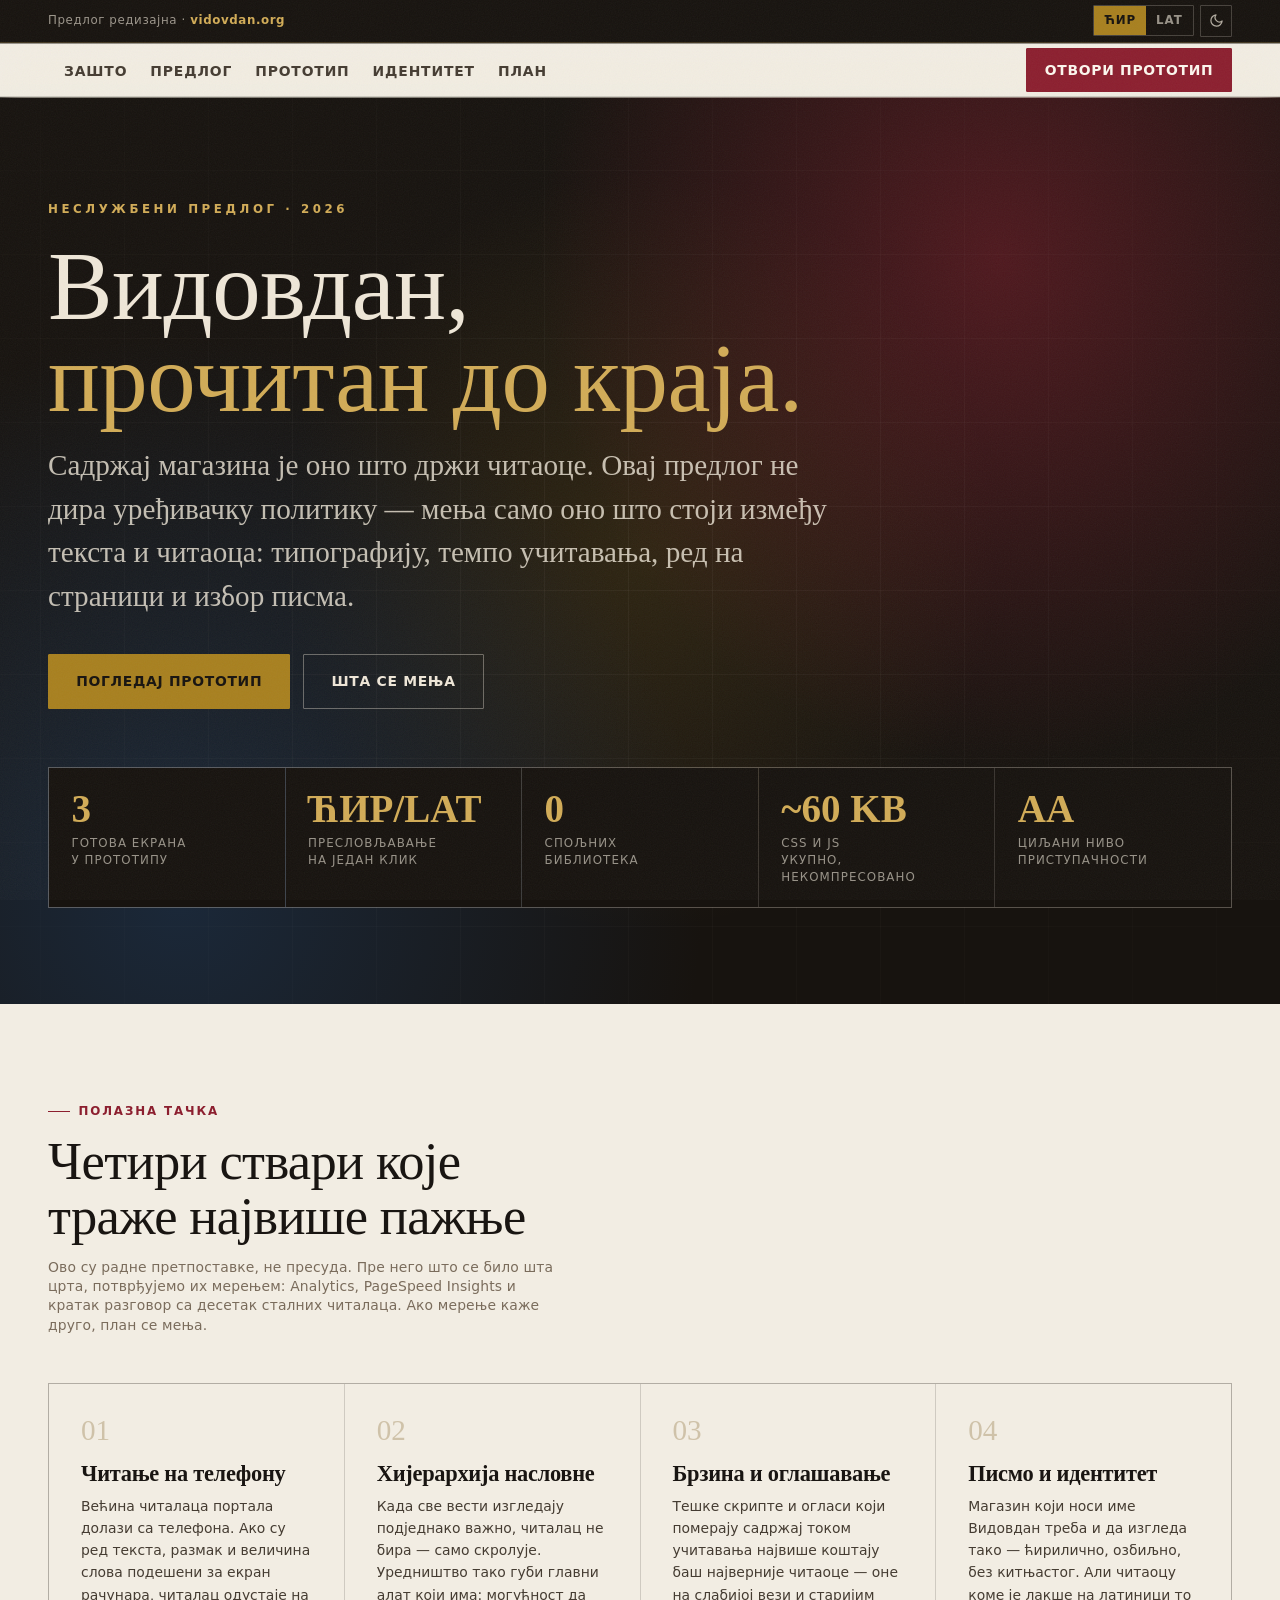
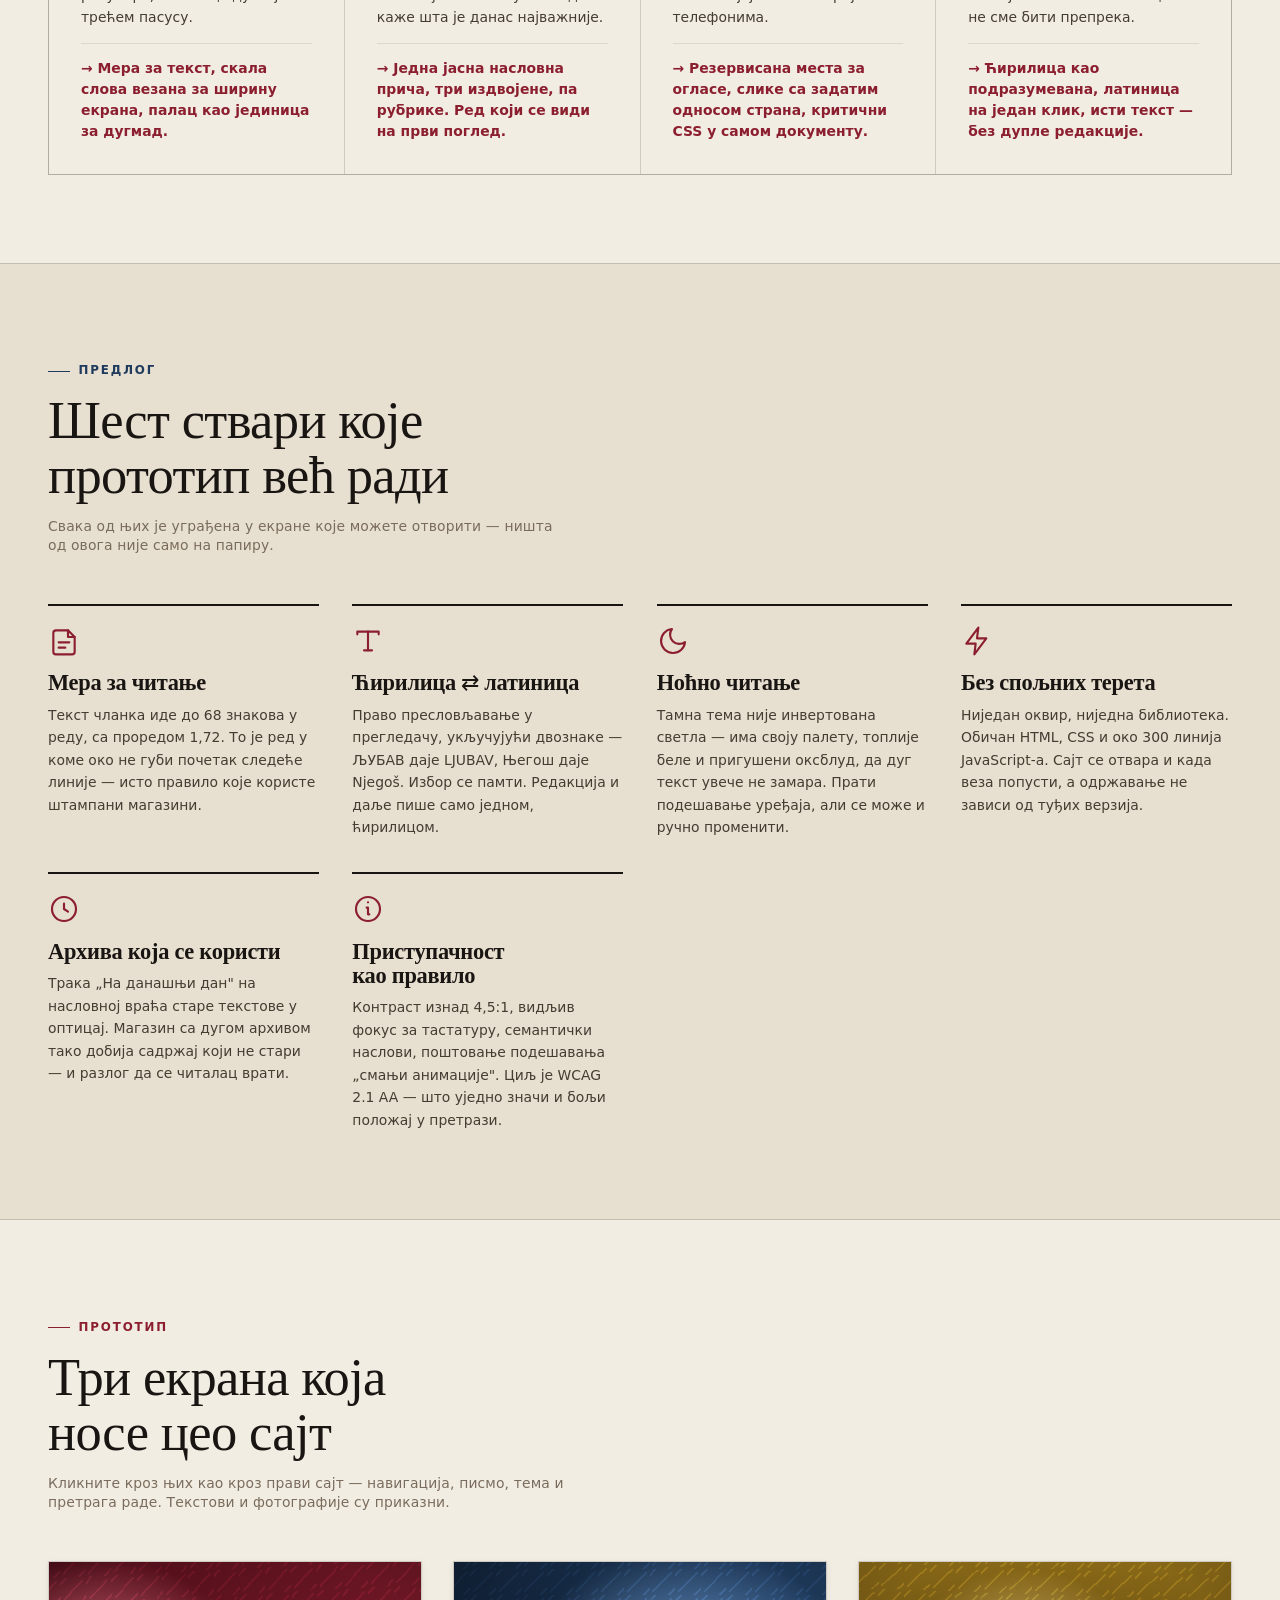
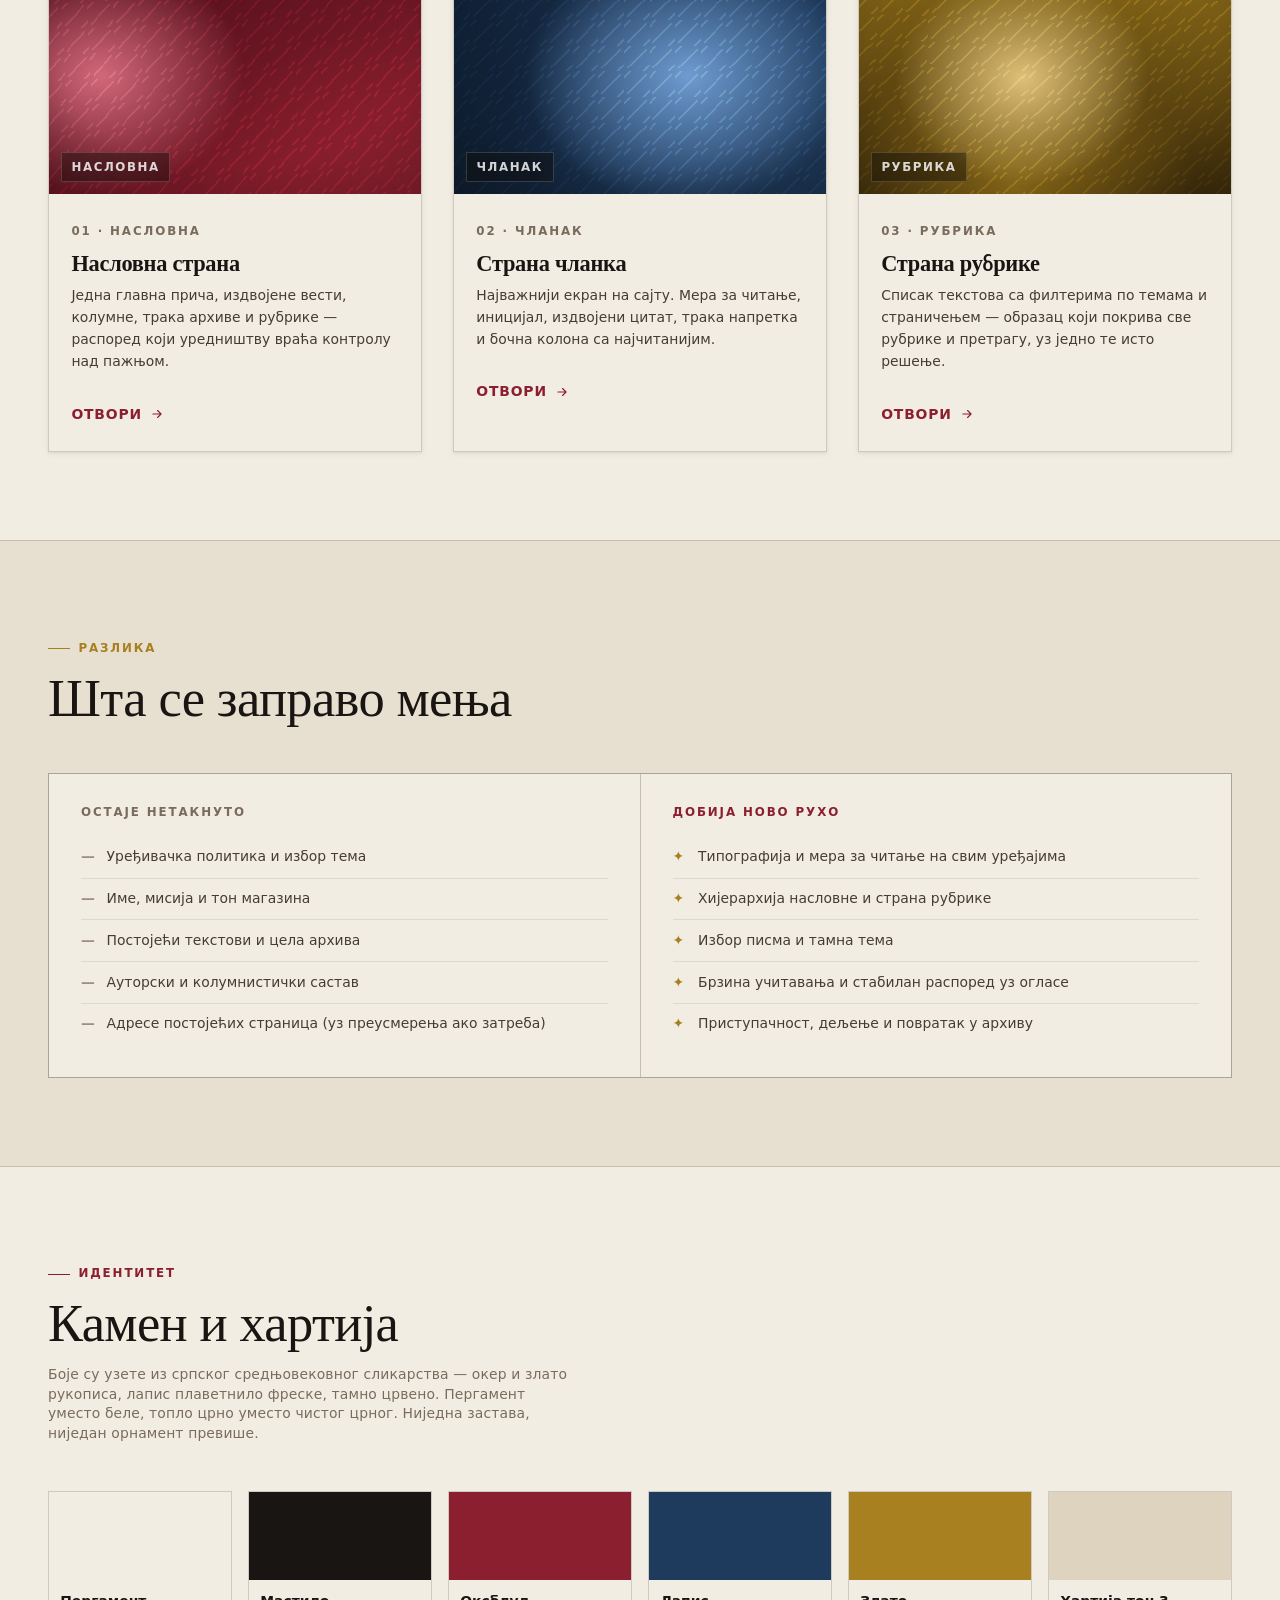
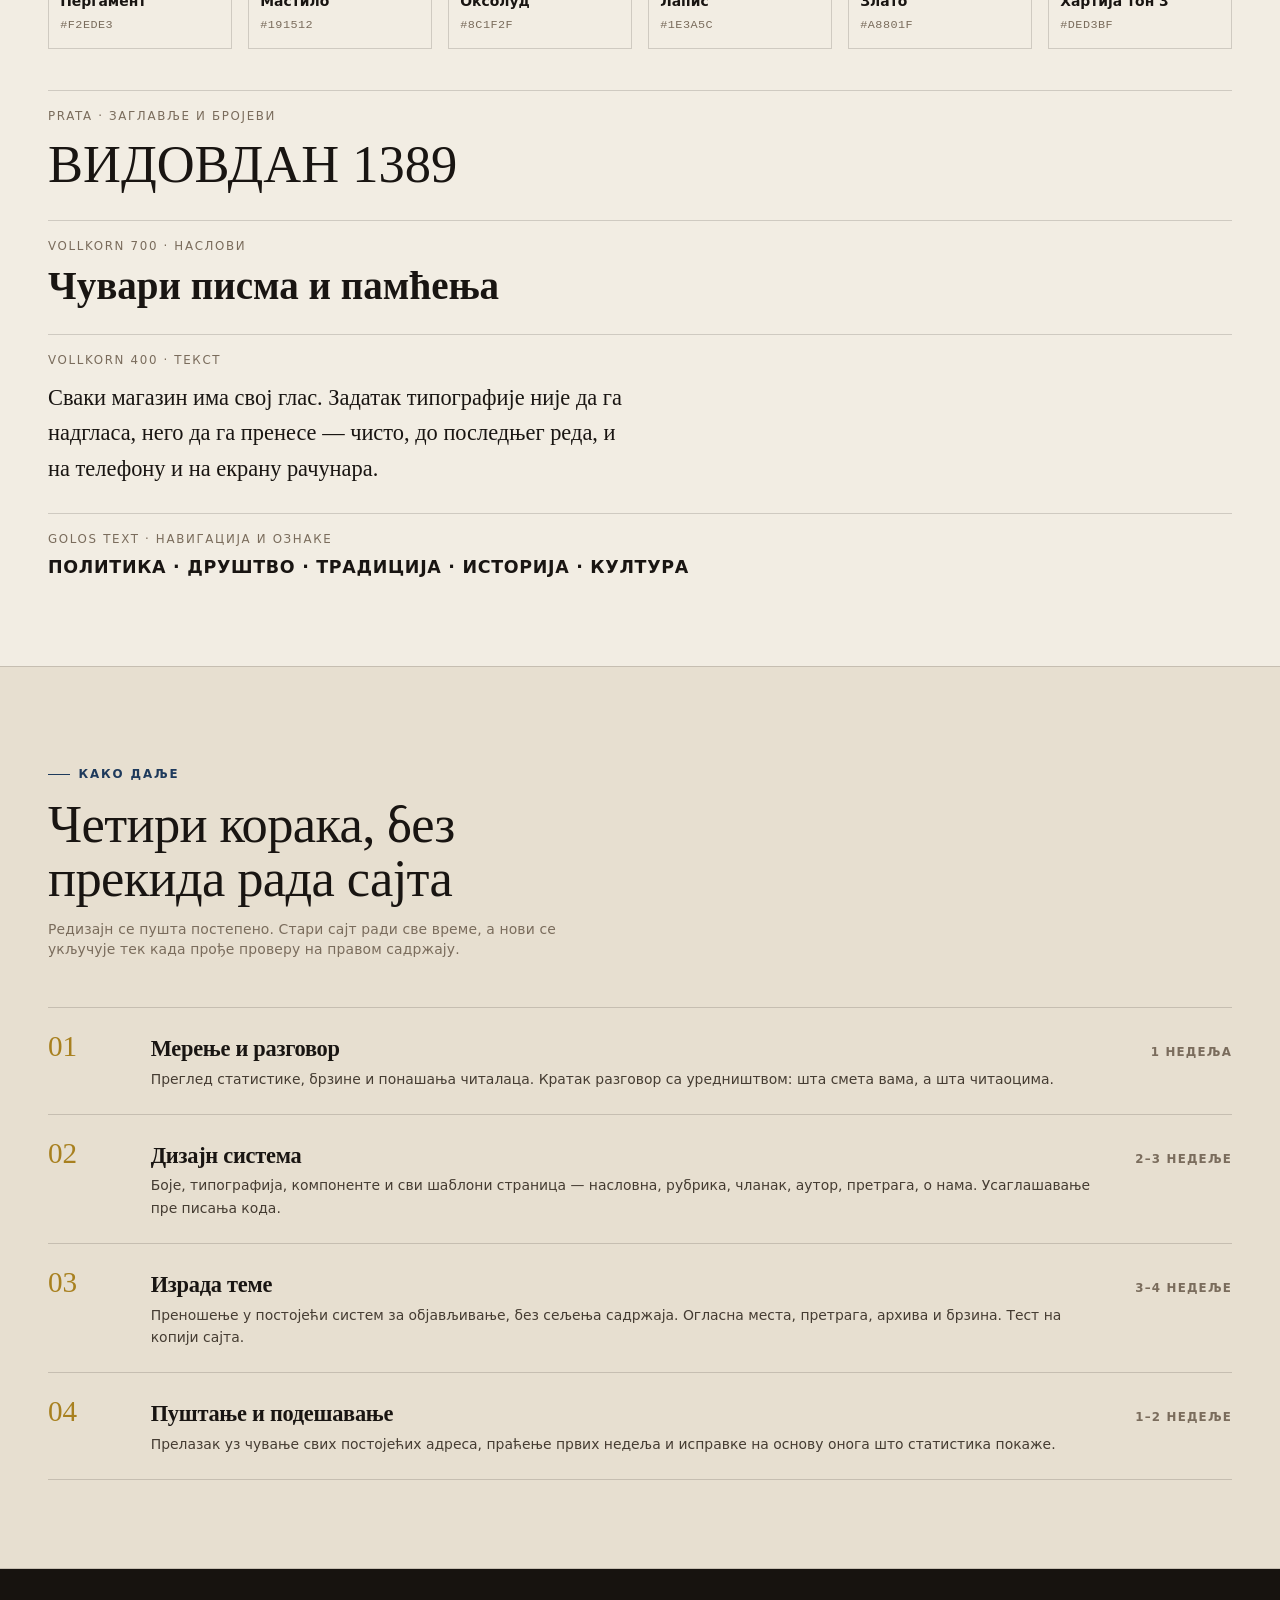
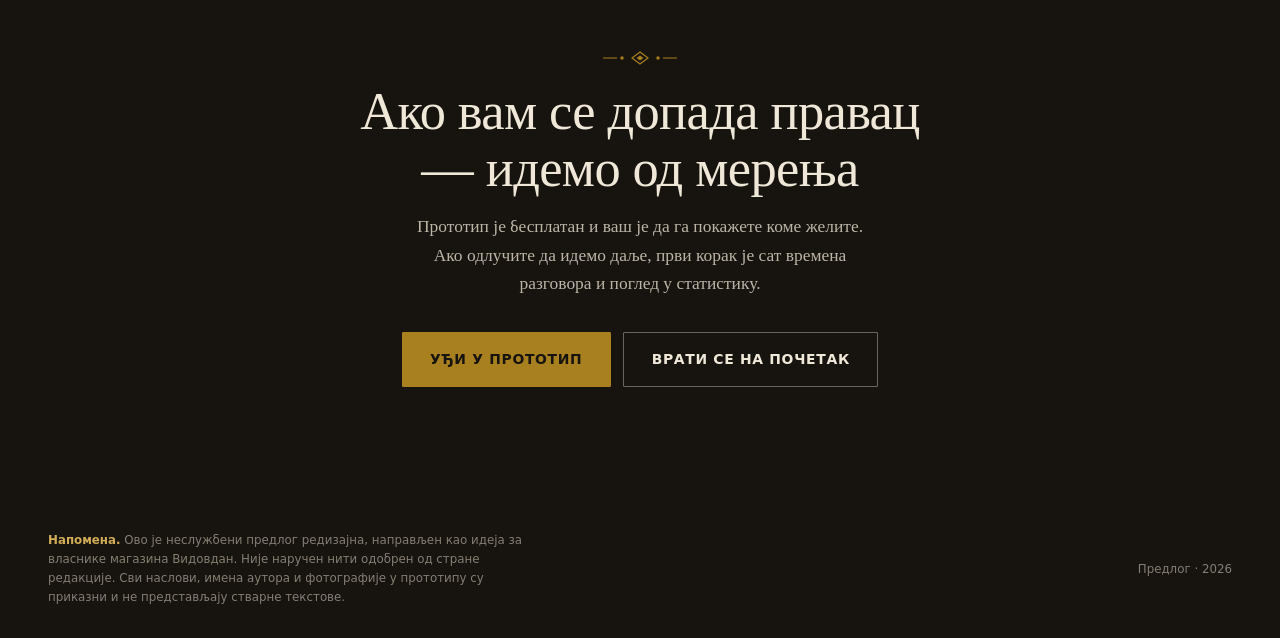
==== index.html @ 2fc80b05 "Predlog redizajna sajta vidovdan.org Statični prototip redizajna magazina Vidovdan, napravljen kao i" ====
<!DOCTYPE html>
<html lang="sr-Cyrl" data-theme="light" data-script="cyr">
<head>
<meta charset="utf-8">
<meta name="viewport" content="width=device-width, initial-scale=1">
<title>Редизајн Видовдана — предлог</title>
<meta name="description" content="Предлог редизајна магазина Видовдан: читљивија типографија, ћирилица и латиница, ноћно читање и брз, приступачан сајт. Прототип у три екрана.">
<meta name="color-scheme" content="light dark">
<link rel="icon" href="data:image/svg+xml,%3Csvg xmlns='http://www.w3.org/2000/svg' viewBox='0 0 32 32'%3E%3Crect width='32' height='32' fill='%238C1F2F'/%3E%3Cpath d='M16 6 L26 16 L16 26 L6 16 Z' fill='none' stroke='%23D2AC57' stroke-width='2'/%3E%3Cpath d='M16 12 L20 16 L16 20 L12 16 Z' fill='%23D2AC57'/%3E%3C/svg%3E">
<link rel="preload" href="assets/fonts/vollkorn-normal-cyrillic.woff2" as="font" type="font/woff2" crossorigin>
<link rel="preload" href="assets/fonts/golos-text-normal-cyrillic.woff2" as="font" type="font/woff2" crossorigin>
<link rel="stylesheet" href="assets/css/fonts.css">
<link rel="stylesheet" href="assets/css/vidovdan.css">
<script>
(function () {
  document.documentElement.classList.add('js');
  try {
    var t = localStorage.getItem('vd-tema');
    if (!t) t = matchMedia('(prefers-color-scheme: dark)').matches ? 'dark' : 'light';
    document.documentElement.dataset.theme = t;
  } catch (e) {}
})();
</script>
</head>
<body>
<a class="skip-link" href="#main">Пређи на садржај</a>

<!-- ======================================================= горња трака -->
<div class="util">
  <div class="wrap util__in">
    <span class="util__date">Предлог редизајна · <b>vidovdan.org</b></span>
    <span class="util__spacer"></span>
    <div class="util__tools">
      <div class="toggle-group" role="group" aria-label="Избор писма">
        <button type="button" data-script-btn="cyr" aria-pressed="true">ЋИР</button>
        <button type="button" data-script-btn="lat" aria-pressed="false">LAT</button>
      </div>
      <button type="button" class="icon-btn" data-theme-btn aria-label="Ноћно читање">
        <svg data-icon-moon viewBox="0 0 24 24" fill="none" stroke="currentColor" stroke-width="2" stroke-linecap="round" stroke-linejoin="round" aria-hidden="true"><path d="M21 12.8A9 9 0 1 1 11.2 3a7 7 0 0 0 9.8 9.8z"/></svg>
        <svg data-icon-sun viewBox="0 0 24 24" fill="none" stroke="currentColor" stroke-width="2" stroke-linecap="round" stroke-linejoin="round" aria-hidden="true" style="display:none"><circle cx="12" cy="12" r="4"/><path d="M12 2v2M12 20v2M4.9 4.9l1.4 1.4M17.7 17.7l1.4 1.4M2 12h2M20 12h2M4.9 19.1l1.4-1.4M17.7 6.3l1.4-1.4"/></svg>
      </button>
    </div>
  </div>
</div>

<!-- ========================================================== навигација -->
<nav class="nav" data-nav aria-label="Главна навигација">
  <div class="wrap nav__in">
    <span class="nav__mini">ВИДОВДАН</span>
    <ul class="nav__links">
      <li><a href="#zasto">Зашто</a></li>
      <li><a href="#predlog">Предлог</a></li>
      <li><a href="#prototip">Прототип</a></li>
      <li><a href="#identitet">Идентитет</a></li>
      <li><a href="#plan">План</a></li>
    </ul>
    <a class="btn btn--primary" href="pocetna.html" style="padding:.6rem 1.1rem">Отвори прототип</a>
  </div>
</nav>

<main id="main">

<!-- =============================================================== херо -->
<section class="pitch-hero">
  <div class="wrap">
    <span class="pitch-hero__label reveal">Неслужбени предлог · 2026</span>
    <h1 class="reveal">Видовдан,<em>прочитан до краја.</em></h1>
    <p class="dek reveal">Садржај магазина је оно што држи читаоце. Овај предлог не дира уређивачку политику
      — мења само оно што стоји између текста и читаоца: типографију, темпо учитавања, ред на страници
      и избор писма.</p>
    <div class="pitch-cta reveal">
      <a class="btn btn--gold" href="pocetna.html">Погледај прототип</a>
      <a class="btn btn--ghost" href="#zasto">Шта се мења</a>
    </div>

    <div class="stat-row reveal">
      <div class="stat"><b>3</b><span>готова екрана<br>у прототипу</span></div>
      <div class="stat"><b>ЋИР/LAT</b><span>пресловљавање<br>на један клик</span></div>
      <div class="stat"><b>0</b><span>спољних<br>библиотека</span></div>
      <div class="stat"><b>~60 KB</b><span>CSS и JS<br>укупно, некомпресовано</span></div>
      <div class="stat"><b>AA</b><span>циљани ниво<br>приступачности</span></div>
    </div>
  </div>
</section>

<!-- ============================================================== зашто -->
<section class="sec" id="zasto">
  <div class="wrap">
    <div class="sec__head reveal">
      <span class="kicker">Полазна тачка</span>
      <h2>Четири ствари које траже највише пажње</h2>
      <p class="meta">Ово су радне претпоставке, не пресуда. Пре него што се било шта црта, потврђујемо их
        мерењем: Analytics, PageSpeed Insights и кратак разговор са десетак сталних читалаца.
        Ако мерење каже друго, план се мења.</p>
    </div>

    <div class="prob-grid">
      <article class="prob reveal">
        <span class="prob__n">01</span>
        <h3>Читање на телефону</h3>
        <p>Већина читалаца портала долази са телефона. Ако су ред текста, размак и величина слова
          подешени за екран рачунара, читалац одустаје на трећем пасусу.</p>
        <span class="prob__fix">→ Мера за текст, скала слова везана за ширину екрана, палац као јединица за дугмад.</span>
      </article>

      <article class="prob reveal">
        <span class="prob__n">02</span>
        <h3>Хијерархија насловне</h3>
        <p>Када све вести изгледају подједнако важно, читалац не бира — само скролује. Уредништво тако
          губи главни алат који има: могућност да каже шта је данас најважније.</p>
        <span class="prob__fix">→ Једна јасна насловна прича, три издвојене, па рубрике. Ред који се види на први поглед.</span>
      </article>

      <article class="prob reveal">
        <span class="prob__n">03</span>
        <h3>Брзина и оглашавање</h3>
        <p>Тешке скрипте и огласи који померају садржај током учитавања највише коштају баш најверније
          читаоце — оне на слабијој вези и старијим телефонима.</p>
        <span class="prob__fix">→ Резервисана места за огласе, слике са задатим односом страна, критични CSS у самом документу.</span>
      </article>

      <article class="prob reveal">
        <span class="prob__n">04</span>
        <h3>Писмо и идентитет</h3>
        <p>Магазин који носи име Видовдан треба и да изгледа тако — ћирилично, озбиљно, без китњастог.
          Али читаоцу коме је лакше на латиници то не сме бити препрека.</p>
        <span class="prob__fix">→ Ћирилица као подразумевана, латиница на један клик, исти текст — без дупле редакције.</span>
      </article>
    </div>
  </div>
</section>

<!-- ============================================================ предлог -->
<section class="sec sec--alt" id="predlog">
  <div class="wrap">
    <div class="sec__head reveal">
      <span class="kicker kicker--lapis">Предлог</span>
      <h2>Шест ствари које прототип већ ради</h2>
      <p class="meta">Свака од њих је уграђена у екране које можете отворити — ништа од овога није само на папиру.</p>
    </div>

    <div class="feat-grid">
      <article class="feat reveal">
        <div class="feat__ico"><svg viewBox="0 0 24 24" fill="none" stroke="currentColor" stroke-width="1.6" stroke-linecap="round" stroke-linejoin="round" aria-hidden="true"><path d="M4 20V6a2 2 0 0 1 2-2h9l5 5v11a2 2 0 0 1-2 2H6a2 2 0 0 1-2-2z"/><path d="M15 4v5h5"/><path d="M8 13h8M8 17h5"/></svg></div>
        <h3>Мера за читање</h3>
        <p>Текст чланка иде до 68 знакова у реду, са проредом 1,72. То је ред у коме око не губи почетак
          следеће линије — исто правило које користе штампани магазини.</p>
      </article>

      <article class="feat reveal">
        <div class="feat__ico"><svg viewBox="0 0 24 24" fill="none" stroke="currentColor" stroke-width="1.6" stroke-linecap="round" stroke-linejoin="round" aria-hidden="true"><path d="M4 7V5h16v2"/><path d="M9 19h6"/><path d="M12 5v14"/></svg></div>
        <h3>Ћирилица ⇄ латиница</h3>
        <p>Право пресловљавање у прегледачу, укључујући двознаке — ЉУБАВ даје LJUBAV, Његош даје Njegoš.
          Избор се памти. Редакција и даље пише само једном, ћирилицом.</p>
      </article>

      <article class="feat reveal">
        <div class="feat__ico"><svg viewBox="0 0 24 24" fill="none" stroke="currentColor" stroke-width="1.6" stroke-linecap="round" stroke-linejoin="round" aria-hidden="true"><path d="M21 12.8A9 9 0 1 1 11.2 3a7 7 0 0 0 9.8 9.8z"/></svg></div>
        <h3>Ноћно читање</h3>
        <p>Тамна тема није инвертована светла — има своју палету, топлије беле и пригушени оксблуд,
          да дуг текст увече не замара. Прати подешавање уређаја, али се може и ручно променити.</p>
      </article>

      <article class="feat reveal">
        <div class="feat__ico"><svg viewBox="0 0 24 24" fill="none" stroke="currentColor" stroke-width="1.6" stroke-linecap="round" stroke-linejoin="round" aria-hidden="true"><path d="M13 2 4 14h7l-1 8 9-12h-7z"/></svg></div>
        <h3>Без спољних терета</h3>
        <p>Ниједан оквир, ниједна библиотека. Обичан HTML, CSS и око 300 линија JavaScript-а.
          Сајт се отвара и када веза попусти, а одржавање не зависи од туђих верзија.</p>
      </article>

      <article class="feat reveal">
        <div class="feat__ico"><svg viewBox="0 0 24 24" fill="none" stroke="currentColor" stroke-width="1.6" stroke-linecap="round" stroke-linejoin="round" aria-hidden="true"><circle cx="12" cy="12" r="9"/><path d="M12 8v4l3 2"/></svg></div>
        <h3>Архива која се користи</h3>
        <p>Трака „На данашњи дан" на насловној враћа старе текстове у оптицај. Магазин са дугом архивом
          тако добија садржај који не стари — и разлог да се читалац врати.</p>
      </article>

      <article class="feat reveal">
        <div class="feat__ico"><svg viewBox="0 0 24 24" fill="none" stroke="currentColor" stroke-width="1.6" stroke-linecap="round" stroke-linejoin="round" aria-hidden="true"><circle cx="12" cy="12" r="9"/><path d="M12 7v.01"/><path d="M11 11h1v5h1"/></svg></div>
        <h3>Приступачност као правило</h3>
        <p>Контраст изнад 4,5:1, видљив фокус за тастатуру, семантички наслови, поштовање подешавања
          „смањи анимације". Циљ је WCAG 2.1 AA — што уједно значи и бољи положај у претрази.</p>
      </article>
    </div>
  </div>
</section>

<!-- =========================================================== прототип -->
<section class="sec" id="prototip">
  <div class="wrap">
    <div class="sec__head reveal">
      <span class="kicker">Прототип</span>
      <h2>Три екрана која носе цео сајт</h2>
      <p class="meta">Кликните кроз њих као кроз прави сајт — навигација, писмо, тема и претрага раде.
        Текстови и фотографије су приказни.</p>
    </div>

    <div class="proto-cards">
      <a class="proto reveal" href="pocetna.html">
        <image-slot tone="oxblood" seed="21" ratio="16/10" label="Насловна"></image-slot>
        <div class="proto__body">
          <span class="kicker kicker--bare kicker--muted">01 · Насловна</span>
          <h3>Насловна страна</h3>
          <p>Једна главна прича, издвојене вести, колумне, трака архиве и рубрике —
            распоред који уредништву враћа контролу над пажњом.</p>
          <span class="proto__go">Отвори
            <svg viewBox="0 0 24 24" fill="none" stroke="currentColor" stroke-width="2" stroke-linecap="round" stroke-linejoin="round" aria-hidden="true"><path d="M5 12h14M13 6l6 6-6 6"/></svg>
          </span>
        </div>
      </a>

      <a class="proto reveal" href="clanak.html">
        <image-slot tone="lapis" seed="34" ratio="16/10" label="Чланак"></image-slot>
        <div class="proto__body">
          <span class="kicker kicker--bare kicker--muted">02 · Чланак</span>
          <h3>Страна чланка</h3>
          <p>Најважнији екран на сајту. Мера за читање, иницијал, издвојени цитат,
            трака напретка и бочна колона са најчитанијим.</p>
          <span class="proto__go">Отвори
            <svg viewBox="0 0 24 24" fill="none" stroke="currentColor" stroke-width="2" stroke-linecap="round" stroke-linejoin="round" aria-hidden="true"><path d="M5 12h14M13 6l6 6-6 6"/></svg>
          </span>
        </div>
      </a>

      <a class="proto reveal" href="rubrika.html">
        <image-slot tone="gold" seed="47" ratio="16/10" label="Рубрика"></image-slot>
        <div class="proto__body">
          <span class="kicker kicker--bare kicker--muted">03 · Рубрика</span>
          <h3>Страна рубрике</h3>
          <p>Списак текстова са филтерима по темама и страничењем — образац који покрива
            све рубрике и претрагу, уз једно те исто решење.</p>
          <span class="proto__go">Отвори
            <svg viewBox="0 0 24 24" fill="none" stroke="currentColor" stroke-width="2" stroke-linecap="round" stroke-linejoin="round" aria-hidden="true"><path d="M5 12h14M13 6l6 6-6 6"/></svg>
          </span>
        </div>
      </a>
    </div>
  </div>
</section>

<!-- ============================================================ сада/после -->
<section class="sec sec--alt">
  <div class="wrap">
    <div class="sec__head reveal">
      <span class="kicker kicker--gold">Разлика</span>
      <h2>Шта се заправо мења</h2>
    </div>
    <div class="compare reveal">
      <div class="compare--now">
        <h3>Остаје нетакнуто</h3>
        <ul>
          <li>Уређивачка политика и избор тема</li>
          <li>Име, мисија и тон магазина</li>
          <li>Постојећи текстови и цела архива</li>
          <li>Ауторски и колумнистички састав</li>
          <li>Адресе постојећих страница (уз преусмерења ако затреба)</li>
        </ul>
      </div>
      <div class="compare--new">
        <h3>Добија ново рухо</h3>
        <ul>
          <li>Типографија и мера за читање на свим уређајима</li>
          <li>Хијерархија насловне и страна рубрике</li>
          <li>Избор писма и тамна тема</li>
          <li>Брзина учитавања и стабилан распоред уз огласе</li>
          <li>Приступачност, дељење и повратак у архиву</li>
        </ul>
      </div>
    </div>
  </div>
</section>

<!-- ========================================================== идентитет -->
<section class="sec" id="identitet">
  <div class="wrap">
    <div class="sec__head reveal">
      <span class="kicker">Идентитет</span>
      <h2>Камен и хартија</h2>
      <p class="meta">Боје су узете из српског средњовековног сликарства — окер и злато рукописа,
        лапис плаветнило фреске, тамно црвено. Пергамент уместо беле, топло црно уместо чистог црног.
        Ниједна застава, ниједан орнамент превише.</p>
    </div>

    <div class="swatches reveal">
      <div class="sw"><div class="sw__chip" style="background:#F2EDE3"></div><div class="sw__meta"><b>Пергамент</b><code>#F2EDE3</code></div></div>
      <div class="sw"><div class="sw__chip" style="background:#191512"></div><div class="sw__meta"><b>Мастило</b><code>#191512</code></div></div>
      <div class="sw"><div class="sw__chip" style="background:#8C1F2F"></div><div class="sw__meta"><b>Оксблуд</b><code>#8C1F2F</code></div></div>
      <div class="sw"><div class="sw__chip" style="background:#1E3A5C"></div><div class="sw__meta"><b>Лапис</b><code>#1E3A5C</code></div></div>
      <div class="sw"><div class="sw__chip" style="background:#A8801F"></div><div class="sw__meta"><b>Злато</b><code>#A8801F</code></div></div>
      <div class="sw"><div class="sw__chip" style="background:#DED3BF"></div><div class="sw__meta"><b>Хартија тон 3</b><code>#DED3BF</code></div></div>
    </div>

    <div class="type-spec reveal" style="margin-top:2.6rem">
      <div class="type-row type-row--display">
        <div class="type-row__label">Prata · заглавље и бројеви</div>
        <div class="type-row__sample">ВИДОВДАН 1389</div>
      </div>
      <div class="type-row type-row--head">
        <div class="type-row__label">Vollkorn 700 · наслови</div>
        <div class="type-row__sample">Чувари писма и памћења</div>
      </div>
      <div class="type-row type-row--body">
        <div class="type-row__label">Vollkorn 400 · текст</div>
        <div class="type-row__sample">Сваки магазин има свој глас. Задатак типографије није да га надгласа,
          него да га пренесе — чисто, до последњег реда, и на телефону и на екрану рачунара.</div>
      </div>
      <div class="type-row type-row--ui">
        <div class="type-row__label">Golos Text · навигација и ознаке</div>
        <div class="type-row__sample">ПОЛИТИКА · ДРУШТВО · ТРАДИЦИЈА · ИСТОРИЈА · КУЛТУРА</div>
      </div>
    </div>
  </div>
</section>

<!-- =============================================================== план -->
<section class="sec sec--alt" id="plan">
  <div class="wrap">
    <div class="sec__head reveal">
      <span class="kicker kicker--lapis">Како даље</span>
      <h2>Четири корака, без прекида рада сајта</h2>
      <p class="meta">Редизајн се пушта постепено. Стари сајт ради све време, а нови се укључује
        тек када прође проверу на правом садржају.</p>
    </div>

    <ol class="phases reveal">
      <li class="phase">
        <div>
          <h3>Мерење и разговор</h3>
          <p>Преглед статистике, брзине и понашања читалаца. Кратак разговор са уредништвом:
            шта смета вама, а шта читаоцима.</p>
        </div>
        <span class="phase__when">1 недеља</span>
      </li>
      <li class="phase">
        <div>
          <h3>Дизајн система</h3>
          <p>Боје, типографија, компоненте и сви шаблони страница — насловна, рубрика, чланак,
            аутор, претрага, о нама. Усаглашавање пре писања кода.</p>
        </div>
        <span class="phase__when">2–3 недеље</span>
      </li>
      <li class="phase">
        <div>
          <h3>Израда теме</h3>
          <p>Преношење у постојећи систем за објављивање, без сељења садржаја. Огласна места,
            претрага, архива и брзина. Тест на копији сајта.</p>
        </div>
        <span class="phase__when">3–4 недеље</span>
      </li>
      <li class="phase">
        <div>
          <h3>Пуштање и подешавање</h3>
          <p>Прелазак уз чување свих постојећих адреса, праћење првих недеља и исправке
            на основу онога што статистика покаже.</p>
        </div>
        <span class="phase__when">1–2 недеље</span>
      </li>
    </ol>
  </div>
</section>

<!-- ================================================================ CTA -->
<section class="cta-final">
  <div class="wrap wrap--narrow">
    <svg class="orn" viewBox="0 0 74 18" fill="none" aria-hidden="true" style="margin:0 auto">
      <path d="M37 3 L45 9 L37 15 L29 9 Z" stroke="currentColor" stroke-width="1.2"/>
      <path d="M37 6.4 L40.4 9 L37 11.6 L33.6 9 Z" fill="currentColor"/>
      <circle cx="19" cy="9" r="1.7" fill="currentColor"/>
      <circle cx="55" cy="9" r="1.7" fill="currentColor"/>
      <path d="M0 9 H14 M60 9 H74" stroke="currentColor" stroke-width="1.2"/>
    </svg>
    <h2>Ако вам се допада правац — идемо од мерења</h2>
    <p>Прототип је бесплатан и ваш је да га покажете коме желите. Ако одлучите да идемо даље,
      први корак је сат времена разговора и поглед у статистику.</p>
    <div class="pitch-cta">
      <a class="btn btn--gold" href="pocetna.html">Уђи у прототип</a>
      <a class="btn btn--ghost" href="#zasto">Врати се на почетак</a>
    </div>
  </div>
</section>

</main>

<footer class="footer">
  <div class="wrap">
    <div class="footer__bottom" style="border-top:0;padding-top:0">
      <p style="margin:0;max-width:64ch">
        <strong style="color:var(--gold-soft)">Напомена.</strong>
        Ово је неслужбени предлог редизајна, направљен као идеја за власнике магазина Видовдан.
        Није наручен нити одобрен од стране редакције. Сви наслови, имена аутора и фотографије
        у прототипу су приказни и не представљају стварне текстове.
      </p>
      <p style="margin:0">Предлог · 2026</p>
    </div>
  </div>
</footer>

<script src="assets/js/image-slot.js"></script>
<script src="assets/js/support.js"></script>
</body>
</html>
---- assets/css/fonts.css ----
/* =========================================================================
   Фонтови — локално послужени (без спољних захтева)
   Prata · Vollkorn · Golos Text — SIL Open Font License 1.1
   Подскупови: латиница, латиница проширена, ћирилица, ћирилица проширена
   ========================================================================= */

@font-face {
  font-family: "Golos Text";
  font-style: normal;
  font-weight: 400 800;
  font-display: swap;
  src: url("../fonts/golos-text-normal-cyrillic-ext.woff2") format("woff2");
  unicode-range: U+0460-052F, U+1C80-1C8A, U+20B4, U+2DE0-2DFF, U+A640-A69F, U+FE2E-FE2F;
}

@font-face {
  font-family: "Golos Text";
  font-style: normal;
  font-weight: 400 800;
  font-display: swap;
  src: url("../fonts/golos-text-normal-cyrillic.woff2") format("woff2");
  unicode-range: U+0301, U+0400-045F, U+0490-0491, U+04B0-04B1, U+2116;
}

@font-face {
  font-family: "Golos Text";
  font-style: normal;
  font-weight: 400 800;
  font-display: swap;
  src: url("../fonts/golos-text-normal-latin-ext.woff2") format("woff2");
  unicode-range: U+0100-02BA, U+02BD-02C5, U+02C7-02CC, U+02CE-02D7, U+02DD-02FF, U+0304, U+0308, U+0329, U+1D00-1DBF, U+1E00-1E9F, U+1EF2-1EFF, U+2020, U+20A0-20AB, U+20AD-20C0, U+2113, U+2C60-2C7F, U+A720-A7FF;
}

@font-face {
  font-family: "Golos Text";
  font-style: normal;
  font-weight: 400 800;
  font-display: swap;
  src: url("../fonts/golos-text-normal-latin.woff2") format("woff2");
  unicode-range: U+0000-00FF, U+0131, U+0152-0153, U+02BB-02BC, U+02C6, U+02DA, U+02DC, U+0304, U+0308, U+0329, U+2000-206F, U+20AC, U+2122, U+2191, U+2193, U+2212, U+2215, U+FEFF, U+FFFD;
}

@font-face {
  font-family: "Prata";
  font-style: normal;
  font-weight: 400;
  font-display: swap;
  src: url("../fonts/prata-normal-cyrillic-ext.woff2") format("woff2");
  unicode-range: U+0460-052F, U+1C80-1C8A, U+20B4, U+2DE0-2DFF, U+A640-A69F, U+FE2E-FE2F;
}

@font-face {
  font-family: "Prata";
  font-style: normal;
  font-weight: 400;
  font-display: swap;
  src: url("../fonts/prata-normal-cyrillic.woff2") format("woff2");
  unicode-range: U+0301, U+0400-045F, U+0490-0491, U+04B0-04B1, U+2116;
}

@font-face {
  font-family: "Prata";
  font-style: normal;
  font-weight: 400;
  font-display: swap;
  src: url("../fonts/prata-normal-latin.woff2") format("woff2");
  unicode-range: U+0000-00FF, U+0131, U+0152-0153, U+02BB-02BC, U+02C6, U+02DA, U+02DC, U+0304, U+0308, U+0329, U+2000-206F, U+20AC, U+2122, U+2191, U+2193, U+2212, U+2215, U+FEFF, U+FFFD;
}

@font-face {
  font-family: "Vollkorn";
  font-style: italic;
  font-weight: 400 900;
  font-display: swap;
  src: url("../fonts/vollkorn-italic-cyrillic-ext.woff2") format("woff2");
  unicode-range: U+0460-052F, U+1C80-1C8A, U+20B4, U+2DE0-2DFF, U+A640-A69F, U+FE2E-FE2F;
}

@font-face {
  font-family: "Vollkorn";
  font-style: italic;
  font-weight: 400 900;
  font-display: swap;
  src: url("../fonts/vollkorn-italic-cyrillic.woff2") format("woff2");
  unicode-range: U+0301, U+0400-045F, U+0490-0491, U+04B0-04B1, U+2116;
}

@font-face {
  font-family: "Vollkorn";
  font-style: italic;
  font-weight: 400 900;
  font-display: swap;
  src: url("../fonts/vollkorn-italic-latin-ext.woff2") format("woff2");
  unicode-range: U+0100-02BA, U+02BD-02C5, U+02C7-02CC, U+02CE-02D7, U+02DD-02FF, U+0304, U+0308, U+0329, U+1D00-1DBF, U+1E00-1E9F, U+1EF2-1EFF, U+2020, U+20A0-20AB, U+20AD-20C0, U+2113, U+2C60-2C7F, U+A720-A7FF;
}

@font-face {
  font-family: "Vollkorn";
  font-style: italic;
  font-weight: 400 900;
  font-display: swap;
  src: url("../fonts/vollkorn-italic-latin.woff2") format("woff2");
  unicode-range: U+0000-00FF, U+0131, U+0152-0153, U+02BB-02BC, U+02C6, U+02DA, U+02DC, U+0304, U+0308, U+0329, U+2000-206F, U+20AC, U+2122, U+2191, U+2193, U+2212, U+2215, U+FEFF, U+FFFD;
}

@font-face {
  font-family: "Vollkorn";
  font-style: normal;
  font-weight: 400 900;
  font-display: swap;
  src: url("../fonts/vollkorn-normal-cyrillic-ext.woff2") format("woff2");
  unicode-range: U+0460-052F, U+1C80-1C8A, U+20B4, U+2DE0-2DFF, U+A640-A69F, U+FE2E-FE2F;
}

@font-face {
  font-family: "Vollkorn";
  font-style: normal;
  font-weight: 400 900;
  font-display: swap;
  src: url("../fonts/vollkorn-normal-cyrillic.woff2") format("woff2");
  unicode-range: U+0301, U+0400-045F, U+0490-0491, U+04B0-04B1, U+2116;
}

@font-face {
  font-family: "Vollkorn";
  font-style: normal;
  font-weight: 400 900;
  font-display: swap;
  src: url("../fonts/vollkorn-normal-latin-ext.woff2") format("woff2");
  unicode-range: U+0100-02BA, U+02BD-02C5, U+02C7-02CC, U+02CE-02D7, U+02DD-02FF, U+0304, U+0308, U+0329, U+1D00-1DBF, U+1E00-1E9F, U+1EF2-1EFF, U+2020, U+20A0-20AB, U+20AD-20C0, U+2113, U+2C60-2C7F, U+A720-A7FF;
}

@font-face {
  font-family: "Vollkorn";
  font-style: normal;
  font-weight: 400 900;
  font-display: swap;
  src: url("../fonts/vollkorn-normal-latin.woff2") format("woff2");
  unicode-range: U+0000-00FF, U+0131, U+0152-0153, U+02BB-02BC, U+02C6, U+02DA, U+02DC, U+0304, U+0308, U+0329, U+2000-206F, U+20AC, U+2122, U+2191, U+2193, U+2212, U+2215, U+FEFF, U+FFFD;
}
---- assets/css/vidovdan.css ----
/* =========================================================================
   ВИДОВДАН — предлог редизајна
   Дизајн систем: „камен и хартија"
   Пергамент · оксблуд · лапис · злато. Ћирилица прво.
   ========================================================================= */

/* ---------------------------------------------------------------- tokens */
:root {
  /* paper & ink */
  --paper:      #F2EDE3;
  --paper-2:    #EAE2D3;
  --paper-3:    #DED3BF;
  --paper-edge: #CFC2A9;

  --ink:        #191512;
  --ink-2:      #453C32;
  --ink-3:      #7A6C5C;
  --ink-4:      #9E9081;

  /* accents */
  --oxblood:      #8C1F2F;
  --oxblood-deep: #66131F;
  --lapis:        #1E3A5C;
  --lapis-2:      #2C5480;
  --gold:         #A8801F;
  --gold-soft:    #D2AC57;

  /* surfaces */
  --surface:     #FBF8F1;
  --surface-alt: #E7DFD0;
  --band:        #17130F;
  --band-ink:    #EFE7D8;

  --rule:        rgba(25, 21, 18, 0.16);
  --rule-soft:   rgba(25, 21, 18, 0.09);
  --rule-strong: rgba(25, 21, 18, 0.42);

  --shadow-sm: 0 1px 2px rgba(30, 22, 14, .07), 0 2px 8px rgba(30, 22, 14, .05);
  --shadow-md: 0 2px 6px rgba(30, 22, 14, .08), 0 14px 34px rgba(30, 22, 14, .10);
  --shadow-lg: 0 4px 12px rgba(30, 22, 14, .10), 0 28px 64px rgba(30, 22, 14, .16);

  /* type */
  --serif:   'Vollkorn', 'PT Serif', 'Noto Serif', Georgia, 'Times New Roman', serif;
  --display: 'Prata', 'Vollkorn', Georgia, serif;
  --sans:    'Golos Text', 'Segoe UI', system-ui, -apple-system, sans-serif;

  --step--2: clamp(.68rem, .66rem + .1vw, .74rem);
  --step--1: clamp(.79rem, .76rem + .15vw, .87rem);
  --step-0:  clamp(1rem, .97rem + .18vw, 1.09rem);
  --step-1:  clamp(1.18rem, 1.1rem + .38vw, 1.4rem);
  --step-2:  clamp(1.42rem, 1.28rem + .68vw, 1.86rem);
  --step-3:  clamp(1.76rem, 1.48rem + 1.2vw, 2.5rem);
  --step-4:  clamp(2.15rem, 1.68rem + 2vw, 3.4rem);
  --step-5:  clamp(2.7rem, 1.95rem + 3.3vw, 4.8rem);
  --step-6:  clamp(3.2rem, 2.05rem + 5vw, 6.4rem);

  /* layout */
  --wrap: 1320px;
  --wrap-narrow: 760px;
  --gutter: clamp(1.1rem, 4vw, 3rem);

  --ease: cubic-bezier(.22, .61, .36, 1);
  --ease-out: cubic-bezier(.16, 1, .3, 1);

  color-scheme: light;
}

:root[data-theme="dark"] {
  --paper:      #141110;
  --paper-2:    #1C1815;
  --paper-3:    #272119;
  --paper-edge: #3A3128;

  --ink:        #F0E8DA;
  --ink-2:      #CBBEA9;
  --ink-3:      #9A8C79;
  --ink-4:      #7A6D5D;

  --oxblood:      #D2596A;
  --oxblood-deep: #B23F51;
  --lapis:        #7FA9DC;
  --lapis-2:      #A0C1E8;
  --gold:         #D9B45F;
  --gold-soft:    #E7CB8B;

  --surface:     #1A1614;
  --surface-alt: #221D18;
  --band:        #0D0B09;
  --band-ink:    #EFE7D8;

  --rule:        rgba(240, 232, 218, 0.17);
  --rule-soft:   rgba(240, 232, 218, 0.09);
  --rule-strong: rgba(240, 232, 218, 0.4);

  --shadow-sm: 0 1px 2px rgba(0, 0, 0, .4);
  --shadow-md: 0 2px 6px rgba(0, 0, 0, .45), 0 14px 34px rgba(0, 0, 0, .4);
  --shadow-lg: 0 4px 12px rgba(0, 0, 0, .5), 0 28px 64px rgba(0, 0, 0, .55);

  color-scheme: dark;
}

/* ------------------------------------------------------------------ base */
*, *::before, *::after { box-sizing: border-box; }

html {
  -webkit-text-size-adjust: 100%;
  scroll-behavior: smooth;
  scroll-padding-top: 6.5rem;
}
@media (prefers-reduced-motion: reduce) { html { scroll-behavior: auto; } }

body {
  margin: 0;
  background: var(--paper);
  color: var(--ink);
  font-family: var(--serif);
  font-size: var(--step-0);
  line-height: 1.62;
  font-synthesis-weight: none;
  -webkit-font-smoothing: antialiased;
  text-rendering: optimizeLegibility;
  overflow-x: hidden;
}

/* paper grain — the whole thing should feel printed, not rendered */
body::after {
  content: "";
  position: fixed;
  inset: 0;
  z-index: 900;
  pointer-events: none;
  opacity: .05;
  background-image: url("data:image/svg+xml,%3Csvg xmlns='http://www.w3.org/2000/svg' width='180' height='180'%3E%3Cfilter id='n'%3E%3CfeTurbulence type='fractalNoise' baseFrequency='.85' numOctaves='4' stitchTiles='stitch'/%3E%3C/filter%3E%3Crect width='180' height='180' filter='url(%23n)'/%3E%3C/svg%3E");
}
:root[data-theme="dark"] body::after { opacity: .07; }

img, svg, video { max-width: 100%; display: block; }

a { color: inherit; text-decoration: none; }

:focus-visible {
  outline: 2px solid var(--oxblood);
  outline-offset: 3px;
  border-radius: 2px;
}

::selection { background: var(--gold-soft); color: #17130F; }

h1, h2, h3, h4, h5 {
  margin: 0;
  font-weight: 700;
  line-height: 1.08;
  letter-spacing: -.012em;
  text-wrap: balance;
}

p { margin: 0 0 1em; }
p:last-child { margin-bottom: 0; }

hr {
  border: 0;
  border-top: 1px solid var(--rule);
  margin: 2rem 0;
}

.wrap {
  width: 100%;
  max-width: var(--wrap);
  margin-inline: auto;
  padding-inline: var(--gutter);
}
.wrap--narrow { max-width: var(--wrap-narrow); }

.skip-link {
  position: absolute;
  left: -9999px;
  top: 0;
  z-index: 1000;
  background: var(--oxblood);
  color: #fff;
  padding: .8rem 1.3rem;
  font-family: var(--sans);
  font-size: var(--step--1);
}
.skip-link:focus { left: 1rem; top: 1rem; }

/* --------------------------------------------------------------- helpers */
.kicker {
  font-family: var(--sans);
  font-size: var(--step--2);
  font-weight: 700;
  letter-spacing: .16em;
  text-transform: uppercase;
  color: var(--oxblood);
  display: inline-flex;
  align-items: center;
  gap: .5rem;
}
.kicker--lapis { color: var(--lapis); }
.kicker--gold  { color: var(--gold); }
.kicker--muted { color: var(--ink-3); }
.kicker::before {
  content: "";
  width: 1.4rem;
  height: 1px;
  background: currentColor;
  flex: none;
}
.kicker--bare::before { display: none; }

.meta {
  font-family: var(--sans);
  font-size: var(--step--1);
  color: var(--ink-3);
  letter-spacing: .01em;
  line-height: 1.4;
}
.meta strong { color: var(--ink-2); font-weight: 600; }

.dek {
  font-size: var(--step-1);
  line-height: 1.5;
  color: var(--ink-2);
  font-weight: 400;
  text-wrap: pretty;
}

.orn { color: var(--gold); width: 74px; height: 18px; flex: none; }
.orn path, .orn circle { vector-effect: non-scaling-stroke; }

/* section heading: label flanked by rules */
.rule-head {
  display: flex;
  align-items: center;
  gap: 1.1rem;
  margin-bottom: 1.6rem;
}
.rule-head::after {
  content: "";
  flex: 1;
  height: 1px;
  background: linear-gradient(90deg, var(--rule-strong), var(--rule-soft));
}
.rule-head h2 {
  font-family: var(--display);
  font-size: var(--step-2);
  font-weight: 400;
  letter-spacing: .01em;
}
.rule-head .more {
  font-family: var(--sans);
  font-size: var(--step--1);
  font-weight: 600;
  color: var(--oxblood);
  letter-spacing: .04em;
  white-space: nowrap;
  border-bottom: 1px solid transparent;
  transition: border-color .25s var(--ease);
}
.rule-head .more:hover { border-color: currentColor; }

/* buttons */
.btn {
  display: inline-flex;
  align-items: center;
  justify-content: center;
  gap: .6rem;
  font-family: var(--sans);
  font-size: var(--step--1);
  font-weight: 600;
  letter-spacing: .05em;
  text-transform: uppercase;
  padding: .95rem 1.7rem;
  border: 1px solid var(--ink);
  background: var(--ink);
  color: var(--paper);
  cursor: pointer;
  border-radius: 1px;
  transition: transform .25s var(--ease), box-shadow .25s var(--ease),
              background-color .25s var(--ease), color .25s var(--ease);
}
.btn:hover { transform: translateY(-2px); box-shadow: var(--shadow-md); }
.btn:active { transform: translateY(0); }
.btn--primary { background: var(--oxblood); border-color: var(--oxblood); color: #FCF7EE; }
.btn--ghost { background: transparent; color: var(--ink); border-color: var(--rule-strong); }
.btn--ghost:hover { background: var(--ink); color: var(--paper); border-color: var(--ink); }
.btn--gold { background: var(--gold); border-color: var(--gold); color: #17130F; }

/* tags */
.tag {
  display: inline-block;
  font-family: var(--sans);
  font-size: var(--step--2);
  font-weight: 600;
  letter-spacing: .08em;
  text-transform: uppercase;
  color: var(--ink-2);
  border: 1px solid var(--rule);
  padding: .35rem .7rem;
  border-radius: 1px;
  background: var(--surface);
  transition: border-color .2s var(--ease), color .2s var(--ease), background-color .2s var(--ease);
}
a.tag:hover { border-color: var(--oxblood); color: var(--oxblood); }
.tag--on { background: var(--ink); color: var(--paper); border-color: var(--ink); }

/* ============================================================ image slots */
/* image-slot је прилагођени елемент — без овога је `inline`,
   па му `aspect-ratio` не ради ван grid/flex родитеља */
.slot {
  display: block;
  position: relative;
  overflow: hidden;
  background: var(--paper-3);
  isolation: isolate;
}
.slot__art { position: absolute; inset: 0; }
.slot__grid {
  position: absolute;
  inset: 0;
  opacity: .5;
  mix-blend-mode: overlay;
}
.slot__label {
  position: absolute;
  left: .75rem;
  bottom: .75rem;
  z-index: 2;
  font-family: var(--sans);
  font-size: var(--step--2);
  font-weight: 600;
  letter-spacing: .13em;
  text-transform: uppercase;
  color: rgba(255, 255, 255, .82);
  background: rgba(15, 12, 9, .42);
  backdrop-filter: blur(6px);
  padding: .3rem .6rem;
  border: 1px solid rgba(255, 255, 255, .16);
  border-radius: 1px;
  pointer-events: none;
}
.slot--round { border-radius: 50%; }
.slot--round .slot__label { display: none; }

/* ============================================================= utility bar */
.util {
  background: var(--band);
  color: var(--band-ink);
  font-family: var(--sans);
  font-size: var(--step--2);
  letter-spacing: .05em;
  border-bottom: 1px solid rgba(216, 180, 95, .22);
}
.util__in {
  display: flex;
  align-items: center;
  gap: 1.2rem;
  min-height: 2.6rem;
  flex-wrap: wrap;
}
.util__date { color: rgba(239, 231, 216, .62); }
.util__date b { color: var(--gold-soft); font-weight: 600; }
.util__saint {
  color: rgba(239, 231, 216, .62);
  padding-left: 1.2rem;
  border-left: 1px solid rgba(239, 231, 216, .18);
}
.util__spacer { flex: 1; }
.util__tools { display: flex; align-items: center; gap: .4rem; }

.toggle-group {
  display: inline-flex;
  border: 1px solid rgba(239, 231, 216, .22);
  border-radius: 1px;
  overflow: hidden;
}
.toggle-group button {
  font: inherit;
  font-weight: 600;
  letter-spacing: .08em;
  background: transparent;
  color: rgba(239, 231, 216, .6);
  border: 0;
  padding: .32rem .62rem;
  cursor: pointer;
  transition: background-color .2s var(--ease), color .2s var(--ease);
}
.toggle-group button:hover { color: var(--gold-soft); }
.toggle-group button[aria-pressed="true"] { background: var(--gold); color: #17130F; }

.icon-btn {
  display: inline-grid;
  place-items: center;
  width: 2rem;
  height: 2rem;
  background: transparent;
  border: 1px solid rgba(239, 231, 216, .22);
  color: rgba(239, 231, 216, .72);
  border-radius: 1px;
  cursor: pointer;
  transition: color .2s var(--ease), border-color .2s var(--ease), background-color .2s var(--ease);
}
.icon-btn:hover { color: var(--gold-soft); border-color: var(--gold-soft); }
.icon-btn svg { width: 15px; height: 15px; }

@media (max-width: 720px) {
  .util__saint { display: none; }
  .util__in { min-height: 2.4rem; }
}

/* ================================================================ masthead */
.masthead {
  text-align: center;
  padding: clamp(1.6rem, 4vw, 3.1rem) 0 clamp(1.1rem, 2.4vw, 1.7rem);
  background:
    radial-gradient(120% 150% at 50% -30%, rgba(168, 128, 31, .09), transparent 62%),
    var(--paper);
}
.masthead__rules {
  display: flex;
  align-items: center;
  gap: 1.2rem;
  justify-content: center;
  color: var(--gold);
}
.masthead__rules::before,
.masthead__rules::after {
  content: "";
  flex: 1;
  max-width: 20rem;
  height: 3px;
  border-top: 1px solid currentColor;
  border-bottom: 1px solid currentColor;
  opacity: .5;
}
.wordmark {
  font-family: var(--display);
  font-weight: 400;
  font-size: var(--step-6);
  line-height: .92;
  letter-spacing: clamp(.02em, 1.1vw, .12em);
  margin: .32em 0 .2em;
  text-indent: clamp(.02em, 1.1vw, .12em); /* balance the trailing letterspace */
  color: var(--ink);
  display: block;
}
.wordmark a { display: block; }
.masthead__tag {
  font-family: var(--sans);
  font-size: var(--step--2);
  font-weight: 500;
  letter-spacing: .34em;
  text-transform: uppercase;
  color: var(--ink-3);
  margin: 0;
  padding-left: .34em;
}

/* ===================================================================== nav */
.nav {
  position: sticky;
  top: 0;
  z-index: 500;
  background: color-mix(in srgb, var(--paper) 88%, transparent);
  backdrop-filter: blur(14px) saturate(140%);
  border-top: 1px solid var(--rule-strong);
  border-bottom: 1px solid var(--rule);
  transition: box-shadow .3s var(--ease), background-color .3s var(--ease);
}
.nav--stuck { box-shadow: 0 10px 30px -18px rgba(25, 21, 18, .5); }
.nav__in {
  display: flex;
  align-items: center;
  gap: 1rem;
  min-height: 3.3rem;
}
.nav__mini {
  font-family: var(--display);
  font-size: var(--step-1);
  letter-spacing: .09em;
  color: var(--ink);
  white-space: nowrap;
  max-width: 0;
  opacity: 0;
  overflow: hidden;
  transition: max-width .45s var(--ease-out), opacity .3s var(--ease), margin-right .45s var(--ease-out);
}
.nav--stuck .nav__mini { max-width: 12rem; opacity: 1; margin-right: 1.4rem; }

.nav__links {
  display: flex;
  align-items: center;
  gap: clamp(.9rem, 1.8vw, 1.9rem);
  list-style: none;
  margin: 0;
  padding: 0;
  flex: 1;
  overflow-x: auto;
  scrollbar-width: none;
}
.nav__links::-webkit-scrollbar { display: none; }
.nav__links a {
  position: relative;
  font-family: var(--sans);
  font-size: var(--step--1);
  font-weight: 600;
  letter-spacing: .06em;
  text-transform: uppercase;
  color: var(--ink-2);
  padding: .55rem 0;
  white-space: nowrap;
  transition: color .22s var(--ease);
}
.nav__links a::after {
  content: "";
  position: absolute;
  left: 0;
  bottom: .28rem;
  width: 100%;
  height: 2px;
  background: var(--oxblood);
  transform: scaleX(0);
  transform-origin: left;
  transition: transform .3s var(--ease-out);
}
.nav__links a:hover { color: var(--ink); }
.nav__links a:hover::after,
.nav__links a[aria-current="page"]::after { transform: scaleX(1); }
.nav__links a[aria-current="page"] { color: var(--oxblood); }

.nav__burger { display: none; }

@media (max-width: 900px) {
  .nav__links { display: none; }
  .nav__burger {
    display: inline-grid;
    place-items: center;
    margin-left: auto;
    width: 2.5rem;
    height: 2.5rem;
    background: transparent;
    border: 1px solid var(--rule-strong);
    color: var(--ink);
    cursor: pointer;
    border-radius: 1px;
  }
  .nav__burger svg { width: 18px; height: 18px; }
  /* заглавље је одмах изнад — мали знак се појављује тек кад се трака залепи */
  .nav--stuck .nav__mini { max-width: 9rem; }
}

/* mobile drawer */
.drawer {
  position: fixed;
  inset: 0;
  z-index: 800;
  background: var(--band);
  color: var(--band-ink);
  padding: 1.4rem var(--gutter) 3rem;
  overflow-y: auto;
  display: none;
  flex-direction: column;
}
.drawer[data-open="true"] { display: flex; }
.drawer__top { display: flex; justify-content: flex-end; }
.drawer__list {
  list-style: none;
  margin: 2rem 0 0;
  padding: 0;
  display: flex;
  flex-direction: column;
}
.drawer__list li { border-bottom: 1px solid rgba(239, 231, 216, .12); }
.drawer__list a {
  display: block;
  padding: .85rem 0;
  font-family: var(--serif);
  font-size: var(--step-2);
  font-weight: 600;
  color: var(--band-ink);
  opacity: 0;
  transform: translateY(12px);
  animation: drawerIn .5s var(--ease-out) forwards;
}
.drawer__list li:nth-child(1) a { animation-delay: .04s; }
.drawer__list li:nth-child(2) a { animation-delay: .08s; }
.drawer__list li:nth-child(3) a { animation-delay: .12s; }
.drawer__list li:nth-child(4) a { animation-delay: .16s; }
.drawer__list li:nth-child(5) a { animation-delay: .20s; }
.drawer__list li:nth-child(6) a { animation-delay: .24s; }
.drawer__list li:nth-child(7) a { animation-delay: .28s; }
.drawer__list li:nth-child(8) a { animation-delay: .32s; }
.drawer__list li:nth-child(9) a { animation-delay: .36s; }
@keyframes drawerIn { to { opacity: 1; transform: none; } }
.drawer .icon-btn { border-color: rgba(239, 231, 216, .3); }

/* =================================================================== front */
.front { padding: clamp(2rem, 5vw, 3.4rem) 0 0; }

.lead {
  display: grid;
  grid-template-columns: minmax(0, 1.62fr) minmax(0, 1fr);
  gap: clamp(1.6rem, 3.4vw, 3.4rem);
  align-items: start;
  padding-bottom: clamp(2rem, 4vw, 3.2rem);
  border-bottom: 3px double var(--rule-strong);
}

.lead__main { position: relative; }
.lead__media { position: relative; }
.lead__media .slot { aspect-ratio: 3 / 2; }
.lead__card {
  position: relative;
  width: min(100%, 34rem);
  margin: -4.6rem 0 0 auto;
  background: var(--surface);
  border: 1px solid var(--rule);
  box-shadow: var(--shadow-lg);
  padding: clamp(1.4rem, 2.6vw, 2.2rem);
  z-index: 2;
}
.lead__card h1 {
  font-size: var(--step-4);
  line-height: 1.02;
  margin: .55rem 0 .7rem;
  letter-spacing: -.02em;
}
.lead__card h1 a { background-image: linear-gradient(var(--oxblood), var(--oxblood)); background-size: 0% 2px; background-repeat: no-repeat; background-position: 0 100%; transition: background-size .45s var(--ease-out); }
.lead__card h1 a:hover { background-size: 100% 2px; }
.lead__byline {
  display: flex;
  align-items: center;
  gap: .7rem;
  margin-top: 1.1rem;
  padding-top: 1.1rem;
  border-top: 1px solid var(--rule-soft);
}
.lead__byline .slot { width: 2.4rem; height: 2.4rem; flex: none; }

@media (max-width: 980px) {
  .lead { grid-template-columns: 1fr; }
  .lead__card { width: 100%; margin: -2.4rem 0 0; }
}

/* secondary stack next to the lead */
.stack { display: flex; flex-direction: column; }
.stack__item {
  display: grid;
  grid-template-columns: minmax(0, 1fr) 6.6rem;
  gap: 1rem;
  padding: 1.15rem 0;
  border-top: 1px solid var(--rule-soft);
  align-items: start;
}
.stack__item:first-of-type { border-top: 0; padding-top: 0; }
.stack__item .slot { aspect-ratio: 1; }
.stack__item h3 {
  font-size: var(--step-1);
  line-height: 1.2;
  margin: .3rem 0 .4rem;
  font-weight: 600;
}
.stack__item h3 a { transition: color .22s var(--ease); }
.stack__item:hover h3 a { color: var(--oxblood); }

/* ---------------------------------------------------------- columnists band */
.band {
  background: var(--band);
  color: var(--band-ink);
  margin-top: clamp(2.4rem, 5vw, 4rem);
  padding: clamp(2.4rem, 5vw, 4rem) 0;
  position: relative;
}
.band::before {
  content: "";
  position: absolute;
  inset: 0;
  background:
    radial-gradient(70% 120% at 12% 0%, rgba(140, 31, 47, .34), transparent 60%),
    radial-gradient(60% 110% at 88% 100%, rgba(30, 58, 92, .42), transparent 62%);
  pointer-events: none;
}
.band > * { position: relative; }
.band .rule-head h2 { color: var(--band-ink); }
.band .rule-head::after { background: linear-gradient(90deg, rgba(239, 231, 216, .4), transparent); }
.band .rule-head .more { color: var(--gold-soft); }

.columnists {
  display: grid;
  grid-template-columns: repeat(auto-fit, minmax(220px, 1fr));
  gap: clamp(1.4rem, 2.6vw, 2.4rem);
}
.columnist {
  display: flex;
  flex-direction: column;
  gap: .9rem;
  padding-left: 1.4rem;
  border-left: 1px solid rgba(239, 231, 216, .17);
}
.columnist__head { display: flex; align-items: center; gap: .8rem; }
.columnist__head .slot { width: 3rem; height: 3rem; flex: none; }
.columnist__name {
  font-family: var(--sans);
  font-size: var(--step--1);
  font-weight: 700;
  letter-spacing: .04em;
  color: var(--band-ink);
}
.columnist__role {
  font-family: var(--sans);
  font-size: var(--step--2);
  letter-spacing: .1em;
  text-transform: uppercase;
  color: var(--gold-soft);
}
.columnist blockquote {
  margin: 0;
  font-family: var(--display);
  font-size: var(--step-1);
  line-height: 1.34;
  color: rgba(239, 231, 216, .93);
}
.columnist blockquote a { transition: color .22s var(--ease); }
.columnist:hover blockquote a { color: var(--gold-soft); }

/* ------------------------------------------------------ „на данашњи дан" */
.onthisday { padding: clamp(2.4rem, 5vw, 3.6rem) 0; border-bottom: 1px solid var(--rule); }
.timeline {
  display: flex;
  gap: 0;
  overflow-x: auto;
  scrollbar-width: thin;
  padding-bottom: .6rem;
}
.timeline::before { content: none; }
.tl-item {
  flex: 1 1 0;
  min-width: min(220px, 74vw);
  padding: 1.3rem 1.4rem 1.1rem;
  border-left: 1px solid var(--rule);
  position: relative;
  transition: background-color .3s var(--ease);
}
.tl-item:first-child { border-left: 0; padding-left: 0; }
.tl-item:hover { background: var(--surface-alt); }
.tl-item::before {
  content: "";
  position: absolute;
  top: 0;
  left: -3px;
  width: 5px;
  height: 5px;
  background: var(--gold);
  transform: rotate(45deg);
}
.tl-item:first-child::before { left: -2px; }
.tl-year {
  font-family: var(--display);
  font-size: var(--step-3);
  color: var(--oxblood);
  line-height: 1;
  display: block;
  margin-bottom: .5rem;
}
.tl-item p { font-size: var(--step--1); color: var(--ink-2); line-height: 1.5; }

/* --------------------------------------------------------- section columns */
.trio {
  display: grid;
  grid-template-columns: repeat(3, minmax(0, 1fr));
  gap: clamp(1.6rem, 3vw, 3rem);
  padding: clamp(2.4rem, 5vw, 3.6rem) 0;
}
@media (max-width: 940px) { .trio { grid-template-columns: 1fr; } }

.col-sec { display: flex; flex-direction: column; }
.col-sec > .slot { aspect-ratio: 4 / 3; margin-bottom: 1rem; }
.col-sec h3 {
  font-size: var(--step-2);
  line-height: 1.14;
  margin: .5rem 0 .55rem;
}
.col-sec h3 a { transition: color .22s var(--ease); }
.col-sec h3 a:hover { color: var(--oxblood); }
.col-sec__list { list-style: none; margin: 1.2rem 0 0; padding: 0; }
.col-sec__list li { border-top: 1px solid var(--rule-soft); }
.col-sec__list a {
  display: grid;
  grid-template-columns: auto 1fr;
  gap: .7rem;
  padding: .72rem 0;
  font-size: var(--step-0);
  font-weight: 600;
  line-height: 1.32;
  transition: color .22s var(--ease);
}
.col-sec__list a:hover { color: var(--oxblood); }
.col-sec__list .n {
  font-family: var(--display);
  color: var(--gold);
  font-size: var(--step-0);
  line-height: 1.32;
}

/* -------------------------------------------------------------- video band */
.videos { padding: clamp(2.4rem, 5vw, 3.6rem) 0; border-top: 1px solid var(--rule); }
.video-grid {
  display: grid;
  grid-template-columns: repeat(auto-fit, minmax(230px, 1fr));
  gap: clamp(1rem, 2vw, 1.6rem);
}
.video-card { position: relative; }
.video-card .slot { aspect-ratio: 16 / 9; }
.video-card h4 {
  font-size: var(--step-0);
  font-weight: 600;
  line-height: 1.3;
  margin-top: .75rem;
  transition: color .22s var(--ease);
}
.video-card:hover h4 { color: var(--oxblood); }
.play {
  position: absolute;
  inset: 0;
  display: grid;
  place-items: center;
  z-index: 2;
  pointer-events: none;
}
.play span {
  width: 3.1rem;
  height: 3.1rem;
  border-radius: 50%;
  background: rgba(15, 12, 9, .5);
  border: 1px solid rgba(255, 255, 255, .5);
  backdrop-filter: blur(4px);
  display: grid;
  place-items: center;
  transition: transform .3s var(--ease-out), background-color .3s var(--ease);
}
.play svg { width: 14px; height: 14px; fill: #fff; margin-left: 2px; }
.video-card:hover .play span { transform: scale(1.12); background: var(--oxblood); }

/* -------------------------------------------------------------- newsletter */
.subscribe {
  background: var(--surface-alt);
  border-top: 1px solid var(--rule);
  border-bottom: 1px solid var(--rule);
  padding: clamp(2.4rem, 5vw, 3.8rem) 0;
  text-align: center;
}
.subscribe h2 {
  font-family: var(--display);
  font-weight: 400;
  font-size: var(--step-3);
  margin: .7rem 0 .6rem;
}
.subscribe p { color: var(--ink-2); max-width: 46ch; margin-inline: auto; }
.sub-form {
  display: flex;
  gap: .6rem;
  max-width: 30rem;
  margin: 1.6rem auto 0;
  flex-wrap: wrap;
  justify-content: center;
}
.sub-form input {
  flex: 1 1 15rem;
  font-family: var(--sans);
  font-size: var(--step--1);
  padding: .95rem 1.1rem;
  border: 1px solid var(--rule-strong);
  background: var(--surface);
  color: var(--ink);
  border-radius: 1px;
}
.sub-form input::placeholder { color: var(--ink-4); }
.sub-note { font-family: var(--sans); font-size: var(--step--2); color: var(--ink-3); margin-top: .9rem; }

/* ================================================================== footer */
.footer {
  background: var(--band);
  color: var(--band-ink);
  padding: clamp(2.6rem, 5vw, 4rem) 0 2rem;
}
.footer__top { text-align: center; padding-bottom: 2.4rem; border-bottom: 1px solid rgba(239, 231, 216, .14); }
.footer__mark {
  font-family: var(--display);
  font-size: var(--step-3);
  letter-spacing: .16em;
  padding-left: .16em;
}
.footer__tag {
  font-family: var(--sans);
  font-size: var(--step--2);
  letter-spacing: .26em;
  text-transform: uppercase;
  color: rgba(239, 231, 216, .5);
  margin-top: .6rem;
}
.footer__cols {
  display: grid;
  grid-template-columns: repeat(auto-fit, minmax(180px, 1fr));
  gap: 2rem;
  padding: 2.4rem 0;
}
.footer h4 {
  font-family: var(--sans);
  font-size: var(--step--2);
  font-weight: 700;
  letter-spacing: .16em;
  text-transform: uppercase;
  color: var(--gold-soft);
  margin-bottom: .9rem;
}
.footer ul { list-style: none; margin: 0; padding: 0; }
.footer li { margin-bottom: .5rem; }
.footer li a, .footer address a {
  font-family: var(--sans);
  font-size: var(--step--1);
  color: rgba(239, 231, 216, .74);
  transition: color .2s var(--ease);
}
.footer li a:hover, .footer address a:hover { color: var(--gold-soft); }
.footer address { font-style: normal; }
.footer__bottom {
  display: flex;
  flex-wrap: wrap;
  gap: 1rem;
  justify-content: space-between;
  align-items: center;
  padding-top: 1.6rem;
  border-top: 1px solid rgba(239, 231, 216, .14);
  font-family: var(--sans);
  font-size: var(--step--2);
  color: rgba(239, 231, 216, .5);
  line-height: 1.6;
}

/* ============================================================ article page */
.progress {
  position: fixed;
  top: 0;
  left: 0;
  height: 3px;
  width: 0;
  background: linear-gradient(90deg, var(--oxblood), var(--gold));
  z-index: 700;
  transition: width .12s linear;
}

.art-head {
  padding: clamp(2rem, 4.5vw, 3.4rem) 0 0;
  max-width: 900px;
  margin-inline: auto;
  text-align: center;
}
.art-head h1 {
  font-size: var(--step-5);
  line-height: 1.0;
  letter-spacing: -.025em;
  margin: 1rem 0 1.2rem;
}
.art-head .dek { max-width: 62ch; margin-inline: auto; }
.crumbs {
  font-family: var(--sans);
  font-size: var(--step--2);
  letter-spacing: .1em;
  text-transform: uppercase;
  color: var(--ink-3);
  margin-bottom: 1rem;
}
.crumbs a { color: var(--oxblood); }
.crumbs a:hover { text-decoration: underline; }
.crumbs span { margin: 0 .5rem; opacity: .5; }

.byline {
  display: flex;
  align-items: center;
  justify-content: center;
  gap: .85rem;
  flex-wrap: wrap;
  margin-top: 1.7rem;
  padding-top: 1.5rem;
  border-top: 1px solid var(--rule-soft);
}
.byline .slot { width: 2.7rem; height: 2.7rem; flex: none; }
.byline__who { text-align: left; }
.byline__name { font-family: var(--sans); font-weight: 700; font-size: var(--step--1); }
.share { display: flex; gap: .4rem; margin-left: auto; }
@media (max-width: 620px) { .share { margin-left: 0; width: 100%; justify-content: center; } }
.share .icon-btn { border-color: var(--rule-strong); color: var(--ink-3); }
.share .icon-btn:hover { color: var(--oxblood); border-color: var(--oxblood); }

.art-hero { margin: clamp(1.8rem, 4vw, 2.8rem) 0 0; }
.art-hero .slot { aspect-ratio: 21 / 9; }
figcaption {
  font-family: var(--sans);
  font-size: var(--step--2);
  color: var(--ink-3);
  padding-top: .6rem;
  border-bottom: 1px solid var(--rule-soft);
  padding-bottom: .8rem;
}

.art-body {
  display: grid;
  grid-template-columns: minmax(0, 1fr) 270px;
  gap: clamp(2rem, 4vw, 4rem);
  padding: clamp(2rem, 4vw, 3rem) 0 0;
  align-items: start;
}
@media (max-width: 980px) { .art-body { grid-template-columns: 1fr; } }

.prose { max-width: 68ch; font-size: clamp(1.06rem, 1rem + .35vw, 1.24rem); line-height: 1.72; }
.prose > p + p { text-indent: 0; }
.prose h2 {
  font-size: var(--step-2);
  margin: 2.2rem 0 .9rem;
  letter-spacing: -.01em;
}
.prose h3 { font-size: var(--step-1); margin: 1.8rem 0 .7rem; }
.prose a:not(.tag) {
  color: var(--oxblood);
  border-bottom: 1px solid color-mix(in srgb, var(--oxblood) 40%, transparent);
  transition: border-color .2s var(--ease);
}
.prose a:not(.tag):hover { border-color: var(--oxblood); }
.prose > p:first-of-type::first-letter {
  float: left;
  font-family: var(--display);
  font-size: 4.1em;
  line-height: .82;
  padding: .06em .12em 0 0;
  color: var(--oxblood);
}
.prose ul, .prose ol { padding-left: 1.3rem; margin: 0 0 1.2em; }
.prose li { margin-bottom: .5em; }
.prose blockquote {
  margin: 2rem 0;
  padding: 0 0 0 1.6rem;
  border-left: 3px solid var(--gold);
  font-family: var(--display);
  font-size: var(--step-2);
  line-height: 1.3;
  color: var(--ink);
}
.prose blockquote cite {
  display: block;
  margin-top: .8rem;
  font-family: var(--sans);
  font-size: var(--step--1);
  font-style: normal;
  color: var(--ink-3);
  letter-spacing: .05em;
}

.callout {
  margin: 2.2rem 0;
  padding: 1.4rem 1.6rem;
  background: var(--surface-alt);
  border-top: 2px solid var(--oxblood);
  font-size: var(--step-0);
  line-height: 1.6;
}
.callout h4 {
  font-family: var(--sans);
  font-size: var(--step--2);
  font-weight: 700;
  letter-spacing: .14em;
  text-transform: uppercase;
  color: var(--oxblood);
  margin-bottom: .6rem;
}

.rail { position: sticky; top: 5.2rem; display: flex; flex-direction: column; gap: 2rem; }
.rail h4 {
  font-family: var(--sans);
  font-size: var(--step--2);
  font-weight: 700;
  letter-spacing: .15em;
  text-transform: uppercase;
  color: var(--ink-3);
  padding-bottom: .7rem;
  border-bottom: 1px solid var(--rule-strong);
  margin-bottom: .9rem;
}
.rail ol { list-style: none; margin: 0; padding: 0; counter-reset: r; }
.rail ol li { counter-increment: r; border-bottom: 1px solid var(--rule-soft); }
.rail ol a {
  display: grid;
  grid-template-columns: 1.6rem 1fr;
  gap: .6rem;
  padding: .75rem 0;
  font-size: var(--step--1);
  font-weight: 600;
  line-height: 1.35;
  transition: color .2s var(--ease);
}
.rail ol a::before {
  content: counter(r);
  font-family: var(--display);
  color: var(--gold);
  font-size: var(--step-0);
}
.rail ol a:hover { color: var(--oxblood); }
.rail .tags { display: flex; flex-wrap: wrap; gap: .4rem; }

.art-foot { padding: clamp(2rem, 4vw, 3rem) 0; }
.author-card {
  display: flex;
  gap: 1.2rem;
  align-items: flex-start;
  padding: 1.5rem;
  background: var(--surface);
  border: 1px solid var(--rule);
  max-width: 68ch;
}
.author-card .slot { width: 4.2rem; height: 4.2rem; flex: none; }
.author-card h4 { font-family: var(--serif); font-size: var(--step-1); margin-bottom: .35rem; }

.related { padding: clamp(2rem, 4vw, 3rem) 0; border-top: 1px solid var(--rule); }
.related-grid {
  display: grid;
  grid-template-columns: repeat(auto-fit, minmax(220px, 1fr));
  gap: clamp(1.2rem, 2.4vw, 2rem);
}
.rel-card .slot { aspect-ratio: 3 / 2; margin-bottom: .8rem; }
.rel-card h3 { font-size: var(--step-1); line-height: 1.22; font-weight: 600; margin-bottom: .4rem; }
.rel-card:hover h3 { color: var(--oxblood); }

/* =========================================================== category page */
.cat-hero {
  padding: clamp(2.2rem, 5vw, 3.6rem) 0;
  border-bottom: 3px double var(--rule-strong);
  display: grid;
  grid-template-columns: minmax(0, 1fr) minmax(0, .8fr);
  gap: 2rem;
  align-items: end;
}
@media (max-width: 820px) { .cat-hero { grid-template-columns: 1fr; gap: 1.2rem; } }
.cat-hero h1 {
  font-family: var(--display);
  font-weight: 400;
  font-size: var(--step-5);
  line-height: .95;
  letter-spacing: .01em;
  margin: .5rem 0 0;
}
.cat-hero p { color: var(--ink-2); font-size: var(--step-1); line-height: 1.48; }

.chips { display: flex; gap: .5rem; flex-wrap: wrap; padding: 1.4rem 0; border-bottom: 1px solid var(--rule); }

.feed { padding: clamp(1.6rem, 3vw, 2.4rem) 0; }
.feed__item {
  display: grid;
  grid-template-columns: 15rem minmax(0, 1fr);
  gap: clamp(1.2rem, 2.6vw, 2.2rem);
  padding: clamp(1.4rem, 2.6vw, 2rem) 0;
  border-bottom: 1px solid var(--rule-soft);
  align-items: start;
}
.feed__item .slot { aspect-ratio: 4 / 3; }
.feed__item h3 { font-size: var(--step-2); line-height: 1.14; margin: .5rem 0 .55rem; }
.feed__item h3 a { transition: color .22s var(--ease); }
.feed__item:hover h3 a { color: var(--oxblood); }
.feed__item p { color: var(--ink-2); font-size: var(--step-0); }
.feed__item--big { grid-template-columns: 1fr; }
.feed__item--big .slot { aspect-ratio: 21 / 9; }
.feed__item--big h3 { font-size: var(--step-3); }
@media (max-width: 720px) {
  .feed__item { grid-template-columns: 1fr; }
  .feed__item .slot { aspect-ratio: 16 / 9; }
}

.pager { display: flex; gap: .4rem; justify-content: center; padding: 2rem 0 3rem; flex-wrap: wrap; }
.pager a, .pager span {
  min-width: 2.5rem;
  height: 2.5rem;
  display: grid;
  place-items: center;
  padding: 0 .75rem;
  font-family: var(--sans);
  font-size: var(--step--1);
  font-weight: 600;
  border: 1px solid var(--rule);
  color: var(--ink-2);
  transition: all .2s var(--ease);
}
.pager a:hover { border-color: var(--ink); color: var(--ink); }
.pager .on { background: var(--ink); border-color: var(--ink); color: var(--paper); }

/* =============================================================== pitch page */
.pitch-hero {
  position: relative;
  min-height: min(92vh, 820px);
  display: grid;
  align-items: center;
  padding: clamp(3rem, 8vw, 6rem) 0;
  overflow: hidden;
  background: var(--band);
  color: var(--band-ink);
}
.pitch-hero::before {
  content: "";
  position: absolute;
  inset: 0;
  background:
    radial-gradient(58% 90% at 78% 18%, rgba(140, 31, 47, .48), transparent 62%),
    radial-gradient(64% 96% at 14% 88%, rgba(30, 58, 92, .55), transparent 64%),
    radial-gradient(40% 60% at 50% 50%, rgba(168, 128, 31, .16), transparent 70%);
}
.pitch-hero::after {
  content: "";
  position: absolute;
  inset: -10%;
  background-image:
    repeating-linear-gradient(90deg, rgba(239, 231, 216, .05) 0 1px, transparent 1px 84px),
    repeating-linear-gradient(0deg, rgba(239, 231, 216, .05) 0 1px, transparent 1px 84px);
  mask-image: radial-gradient(70% 70% at 50% 50%, #000, transparent);
  pointer-events: none;
}
.pitch-hero > * { position: relative; z-index: 2; }

.pitch-hero__label {
  font-family: var(--sans);
  font-size: var(--step--2);
  font-weight: 600;
  letter-spacing: .3em;
  text-transform: uppercase;
  color: var(--gold-soft);
}
.pitch-hero h1 {
  font-family: var(--display);
  font-weight: 400;
  font-size: var(--step-6);
  line-height: .95;
  letter-spacing: -.005em;
  margin: 1.2rem 0;
  max-width: 16ch;
}
.pitch-hero h1 em {
  font-style: normal;
  color: var(--gold-soft);
  display: block;
}
.pitch-hero .dek { color: rgba(239, 231, 216, .8); max-width: 54ch; font-size: var(--step-2); }
.pitch-cta { display: flex; gap: .8rem; flex-wrap: wrap; margin-top: 2.2rem; }
.pitch-hero .btn--ghost { color: var(--band-ink); border-color: rgba(239, 231, 216, .38); }
.pitch-hero .btn--ghost:hover { background: var(--band-ink); color: var(--band); border-color: var(--band-ink); }

.stat-row {
  display: grid;
  grid-template-columns: repeat(auto-fit, minmax(150px, 1fr));
  gap: 1px;
  background: rgba(239, 231, 216, .16);
  border: 1px solid rgba(239, 231, 216, .16);
  margin-top: clamp(2.4rem, 5vw, 3.6rem);
}
.stat {
  background: var(--band);
  padding: 1.3rem 1.4rem;
}
.stat b {
  display: block;
  font-family: var(--display);
  font-size: var(--step-3);
  color: var(--gold-soft);
  line-height: 1;
  margin-bottom: .45rem;
}
.stat span {
  font-family: var(--sans);
  font-size: var(--step--2);
  letter-spacing: .09em;
  text-transform: uppercase;
  color: rgba(239, 231, 216, .6);
  line-height: 1.45;
  display: block;
}

.sec { padding: clamp(3rem, 7vw, 5.5rem) 0; }
.sec--alt { background: var(--surface-alt); border-block: 1px solid var(--rule); }
.sec__head { max-width: 60ch; margin-bottom: clamp(2rem, 4vw, 3rem); }
.sec__head h2 {
  font-family: var(--display);
  font-weight: 400;
  font-size: var(--step-4);
  line-height: 1.04;
  margin: .8rem 0 .9rem;
}

.prob-grid {
  display: grid;
  grid-template-columns: repeat(auto-fit, minmax(250px, 1fr));
  gap: 1px;
  background: var(--rule);
  border: 1px solid var(--rule);
}
.prob {
  background: var(--paper);
  padding: clamp(1.4rem, 2.6vw, 2rem);
}
.prob__n {
  font-family: var(--display);
  font-size: var(--step-2);
  color: var(--paper-edge);
  line-height: 1;
  display: block;
  margin-bottom: 1rem;
}
.prob h3 { font-size: var(--step-1); margin-bottom: .55rem; }
.prob p { font-size: var(--step--1); color: var(--ink-2); line-height: 1.6; font-family: var(--sans); }
.prob__fix {
  display: block;
  margin-top: .9rem;
  padding-top: .9rem;
  border-top: 1px solid var(--rule-soft);
  font-family: var(--sans);
  font-size: var(--step--1);
  color: var(--oxblood);
  font-weight: 600;
  line-height: 1.5;
}

.feat-grid {
  display: grid;
  grid-template-columns: repeat(auto-fit, minmax(260px, 1fr));
  gap: clamp(1.4rem, 2.6vw, 2.2rem);
}
.feat {
  padding-top: 1.2rem;
  border-top: 2px solid var(--ink);
}
.feat__ico {
  width: 2rem;
  height: 2rem;
  color: var(--oxblood);
  margin-bottom: .9rem;
}
.feat__ico svg { width: 100%; height: 100%; }
.feat h3 { font-size: var(--step-1); margin-bottom: .5rem; }
.feat p { font-family: var(--sans); font-size: var(--step--1); color: var(--ink-2); line-height: 1.62; }

.proto-cards {
  display: grid;
  grid-template-columns: repeat(auto-fit, minmax(270px, 1fr));
  gap: clamp(1.2rem, 2.4vw, 2rem);
}
.proto {
  display: flex;
  flex-direction: column;
  background: var(--paper);
  border: 1px solid var(--rule);
  box-shadow: var(--shadow-sm);
  transition: transform .35s var(--ease-out), box-shadow .35s var(--ease-out), border-color .3s var(--ease);
}
.proto:hover { transform: translateY(-6px); box-shadow: var(--shadow-lg); border-color: var(--ink-3); }
.proto .slot { aspect-ratio: 16 / 10; }
.proto__body { padding: 1.3rem 1.4rem 1.5rem; }
.proto h3 { font-size: var(--step-1); margin: .5rem 0 .5rem; }
.proto p { font-family: var(--sans); font-size: var(--step--1); color: var(--ink-2); line-height: 1.6; }
.proto__go {
  display: inline-flex;
  align-items: center;
  gap: .5rem;
  margin-top: 1rem;
  font-family: var(--sans);
  font-size: var(--step--1);
  font-weight: 700;
  letter-spacing: .06em;
  text-transform: uppercase;
  color: var(--oxblood);
}
.proto__go svg { width: 14px; height: 14px; transition: transform .3s var(--ease-out); }
.proto:hover .proto__go svg { transform: translateX(5px); }

.phases { list-style: none; margin: 0; padding: 0; counter-reset: p; }
.phase {
  counter-increment: p;
  display: grid;
  grid-template-columns: 4.5rem minmax(0, 1fr) auto;
  gap: clamp(1rem, 2.4vw, 2rem);
  padding: 1.5rem 0;
  border-top: 1px solid var(--rule);
  align-items: baseline;
}
.phase:last-child { border-bottom: 1px solid var(--rule); }
.phase::before {
  content: "0" counter(p);
  font-family: var(--display);
  font-size: var(--step-2);
  color: var(--gold);
  line-height: 1;
}
.phase h3 { font-size: var(--step-1); margin-bottom: .4rem; }
.phase p { font-family: var(--sans); font-size: var(--step--1); color: var(--ink-2); line-height: 1.6; }
.phase__when {
  font-family: var(--sans);
  font-size: var(--step--2);
  font-weight: 600;
  letter-spacing: .1em;
  text-transform: uppercase;
  color: var(--ink-3);
  white-space: nowrap;
}
@media (max-width: 720px) {
  .phase { grid-template-columns: 3.2rem 1fr; }
  .phase__when { grid-column: 2; }
}

.compare {
  display: grid;
  grid-template-columns: repeat(auto-fit, minmax(280px, 1fr));
  gap: 1px;
  background: var(--rule);
  border: 1px solid var(--rule);
}
.compare > div { background: var(--paper); padding: clamp(1.4rem, 2.6vw, 2rem); }
.compare h3 {
  font-family: var(--sans);
  font-size: var(--step--2);
  font-weight: 700;
  letter-spacing: .16em;
  text-transform: uppercase;
  margin-bottom: 1.1rem;
}
.compare ul { list-style: none; margin: 0; padding: 0; }
.compare li {
  font-family: var(--sans);
  font-size: var(--step--1);
  line-height: 1.55;
  padding: .6rem 0 .6rem 1.6rem;
  position: relative;
  border-top: 1px solid var(--rule-soft);
  color: var(--ink-2);
}
.compare li:first-child { border-top: 0; }
.compare li::before {
  position: absolute;
  left: 0;
  top: .6rem;
  font-weight: 700;
}
.compare--now h3 { color: var(--ink-3); }
.compare--now li::before { content: "—"; color: var(--ink-4); }
.compare--new h3 { color: var(--oxblood); }
.compare--new li::before { content: "✦"; color: var(--gold); }

/* palette swatches */
.swatches { display: grid; grid-template-columns: repeat(auto-fit, minmax(120px, 1fr)); gap: 1rem; }
.sw { border: 1px solid var(--rule); background: var(--paper); }
.sw__chip { height: 5.5rem; }
.sw__meta { padding: .6rem .7rem .8rem; font-family: var(--sans); font-size: var(--step--2); }
.sw__meta b { display: block; font-size: var(--step--1); margin-bottom: .15rem; }
.sw__meta code { color: var(--ink-3); letter-spacing: .04em; }

.type-spec { display: flex; flex-direction: column; gap: 1.6rem; }
.type-row { border-top: 1px solid var(--rule); padding-top: 1rem; }
.type-row__label {
  font-family: var(--sans);
  font-size: var(--step--2);
  letter-spacing: .14em;
  text-transform: uppercase;
  color: var(--ink-3);
  margin-bottom: .6rem;
}
.type-row__sample { line-height: 1.1; }
.type-row--display .type-row__sample { font-family: var(--display); font-size: var(--step-4); }
.type-row--head .type-row__sample { font-family: var(--serif); font-weight: 700; font-size: var(--step-3); }
.type-row--body .type-row__sample { font-family: var(--serif); font-size: var(--step-1); line-height: 1.6; max-width: 52ch; }
.type-row--ui .type-row__sample { font-family: var(--sans); font-size: var(--step-0); font-weight: 600; letter-spacing: .04em; }

.cta-final {
  background: var(--band);
  color: var(--band-ink);
  text-align: center;
  padding: clamp(3rem, 7vw, 5rem) 0;
}
.cta-final h2 {
  font-family: var(--display);
  font-weight: 400;
  font-size: var(--step-4);
  margin: 1rem 0 1rem;
}
.cta-final p { color: rgba(239, 231, 216, .76); max-width: 52ch; margin-inline: auto; }
.cta-final .pitch-cta { justify-content: center; }
.cta-final .btn--ghost { color: var(--band-ink); border-color: rgba(239, 231, 216, .38); }
.cta-final .btn--ghost:hover { background: var(--band-ink); color: var(--band); }

/* ------------------------------------------------------------ prototype pill */
.proto-pill {
  position: fixed;
  left: 50%;
  bottom: 1.1rem;
  transform: translateX(-50%);
  z-index: 650;
  display: inline-flex;
  align-items: center;
  gap: .7rem;
  padding: .55rem .6rem .55rem 1rem;
  background: rgba(23, 19, 15, .93);
  color: #EFE7D8;
  border: 1px solid rgba(217, 180, 95, .38);
  backdrop-filter: blur(10px);
  border-radius: 999px;
  font-family: var(--sans);
  font-size: var(--step--2);
  letter-spacing: .05em;
  box-shadow: 0 10px 34px rgba(0, 0, 0, .35);
}
.proto-pill b { color: var(--gold-soft); font-weight: 600; }
.proto-pill a {
  background: var(--gold);
  color: #17130F;
  font-weight: 700;
  padding: .38rem .8rem;
  border-radius: 999px;
  white-space: nowrap;
  transition: filter .2s var(--ease);
}
.proto-pill a:hover { filter: brightness(1.08); }
@media (max-width: 560px) {
  .proto-pill { left: .8rem; right: .8rem; transform: none; justify-content: space-between; }
}

/* ---------------------------------------------------------------- overlay */
.overlay {
  position: fixed;
  inset: 0;
  z-index: 850;
  background: rgba(20, 17, 14, .88);
  backdrop-filter: blur(10px);
  display: none;
  align-items: flex-start;
  justify-content: center;
  padding: clamp(3rem, 12vh, 8rem) var(--gutter) 2rem;
}
.overlay[data-open="true"] { display: flex; }
.overlay__box { width: min(640px, 100%); }
.overlay__box label {
  display: block;
  font-family: var(--sans);
  font-size: var(--step--2);
  letter-spacing: .18em;
  text-transform: uppercase;
  color: var(--gold-soft);
  margin-bottom: .8rem;
}
.overlay__box input {
  width: 100%;
  font-family: var(--serif);
  font-size: var(--step-3);
  padding: .5rem 0;
  background: transparent;
  border: 0;
  border-bottom: 1px solid rgba(239, 231, 216, .35);
  color: #EFE7D8;
}
.overlay__box input::placeholder { color: rgba(239, 231, 216, .32); }
.overlay__box input:focus { outline: none; border-bottom-color: var(--gold); }
.overlay__hint {
  font-family: var(--sans);
  font-size: var(--step--2);
  color: rgba(239, 231, 216, .5);
  margin-top: 1.2rem;
  line-height: 1.7;
}
.overlay__hint .tag { background: transparent; color: rgba(239, 231, 216, .8); border-color: rgba(239, 231, 216, .28); margin: .25rem .25rem 0 0; }
.overlay__close { position: absolute; top: 1.2rem; right: var(--gutter); }
.overlay .icon-btn { border-color: rgba(239, 231, 216, .3); color: #EFE7D8; }

/* ----------------------------------------------------------------- reveal */
.js .reveal {
  opacity: 0;
  transform: translateY(22px);
  transition: opacity .7s var(--ease-out), transform .7s var(--ease-out);
}
.js .reveal.in { opacity: 1; transform: none; }
.js .reveal:nth-child(2) { transition-delay: .06s; }
.js .reveal:nth-child(3) { transition-delay: .12s; }
.js .reveal:nth-child(4) { transition-delay: .18s; }
.js .reveal:nth-child(5) { transition-delay: .24s; }
.js .reveal:nth-child(6) { transition-delay: .3s; }

@media (prefers-reduced-motion: reduce) {
  .js .reveal { opacity: 1; transform: none; transition: none; }
  *, *::before, *::after {
    animation-duration: .01ms !important;
    animation-iteration-count: 1 !important;
    transition-duration: .01ms !important;
  }
}

/* ------------------------------------------------------------------ print */
@media print {
  .util, .nav, .footer, .proto-pill, .overlay, .progress, .drawer { display: none !important; }
  body::after { display: none; }
  body { background: #fff; color: #000; }
}
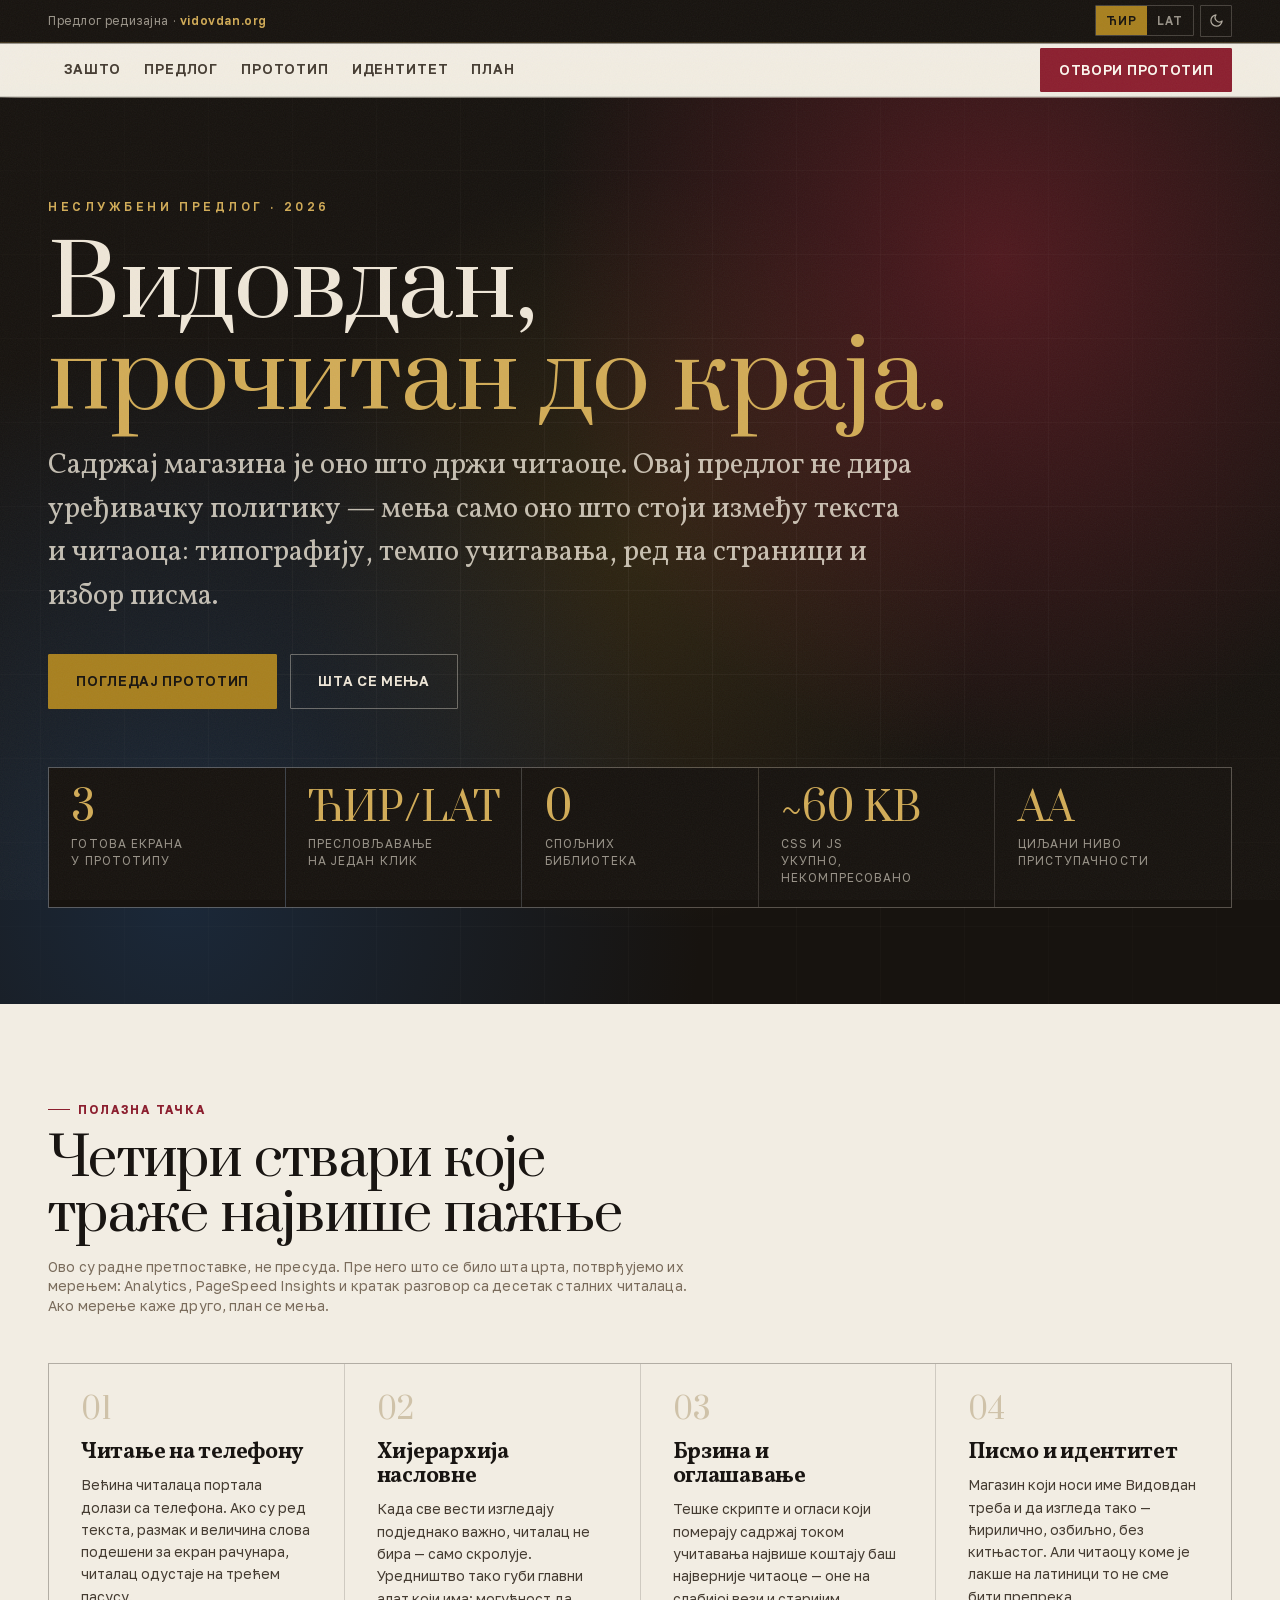
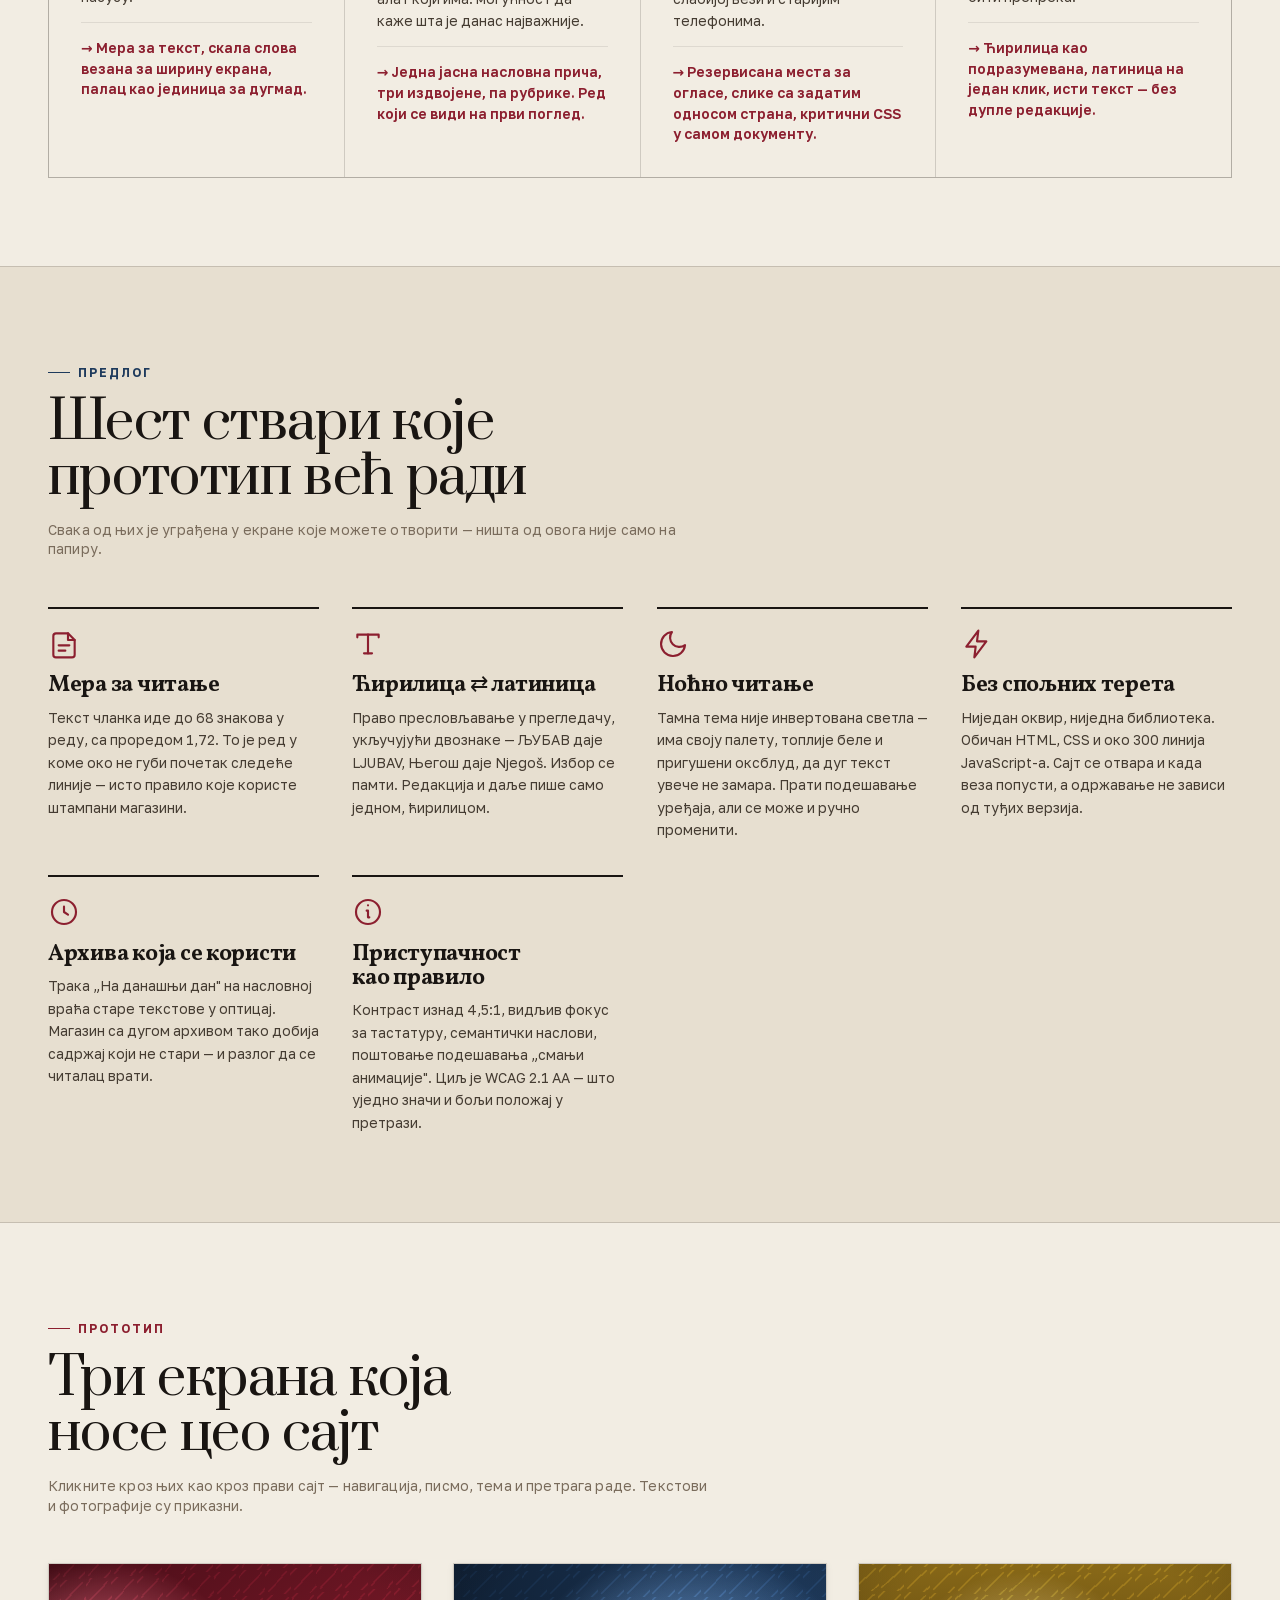
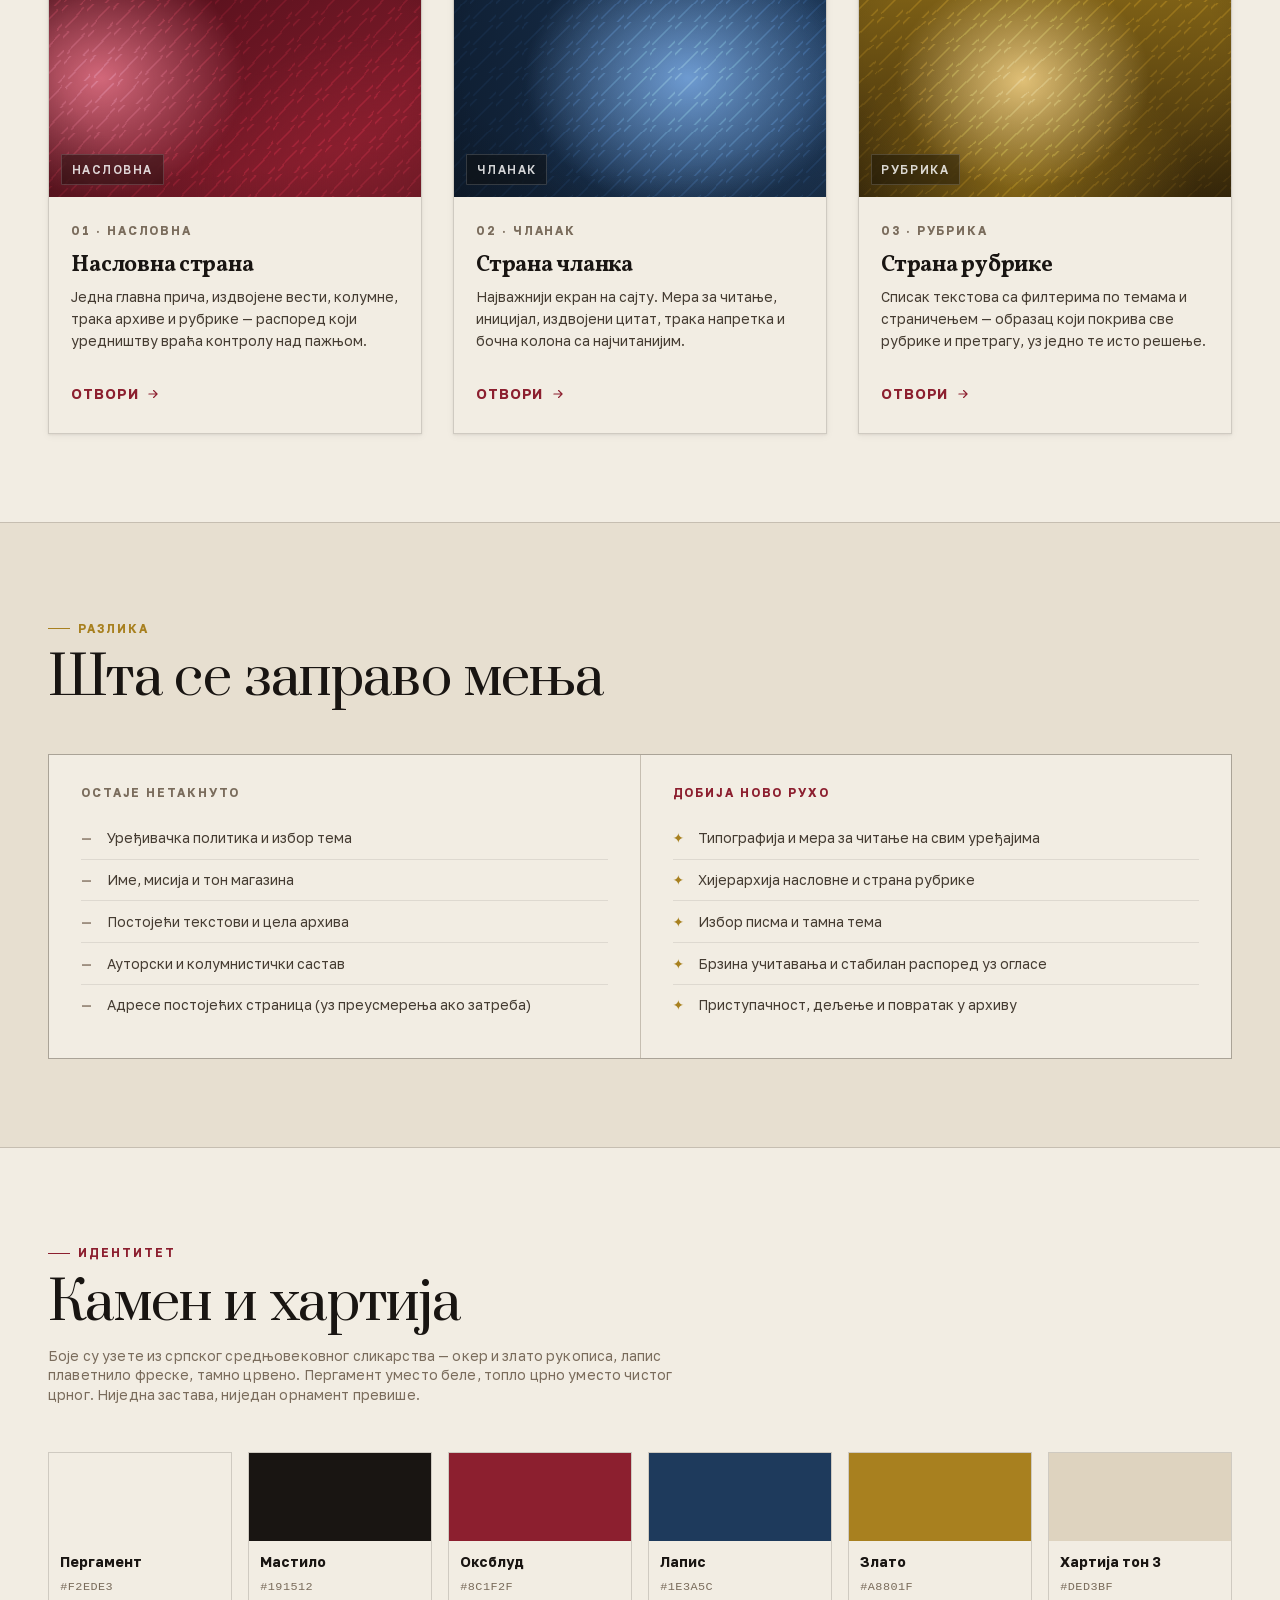
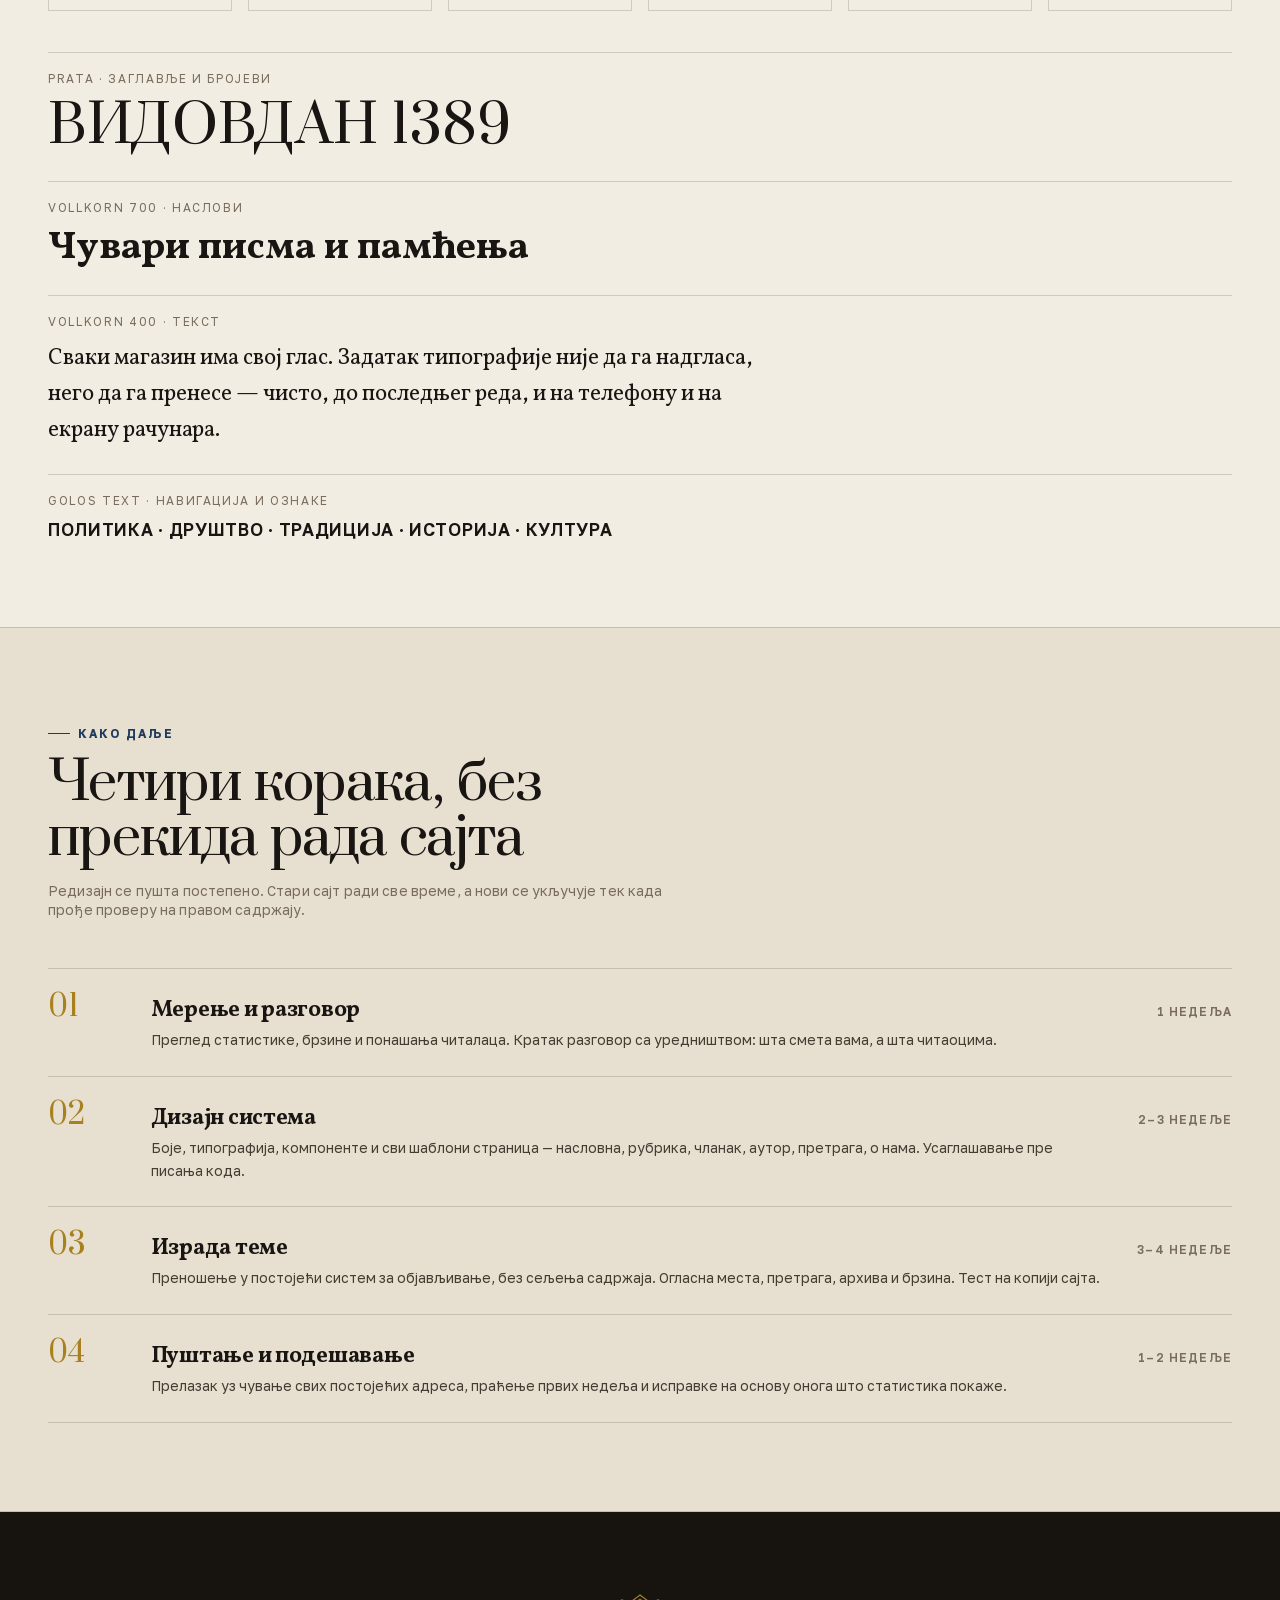
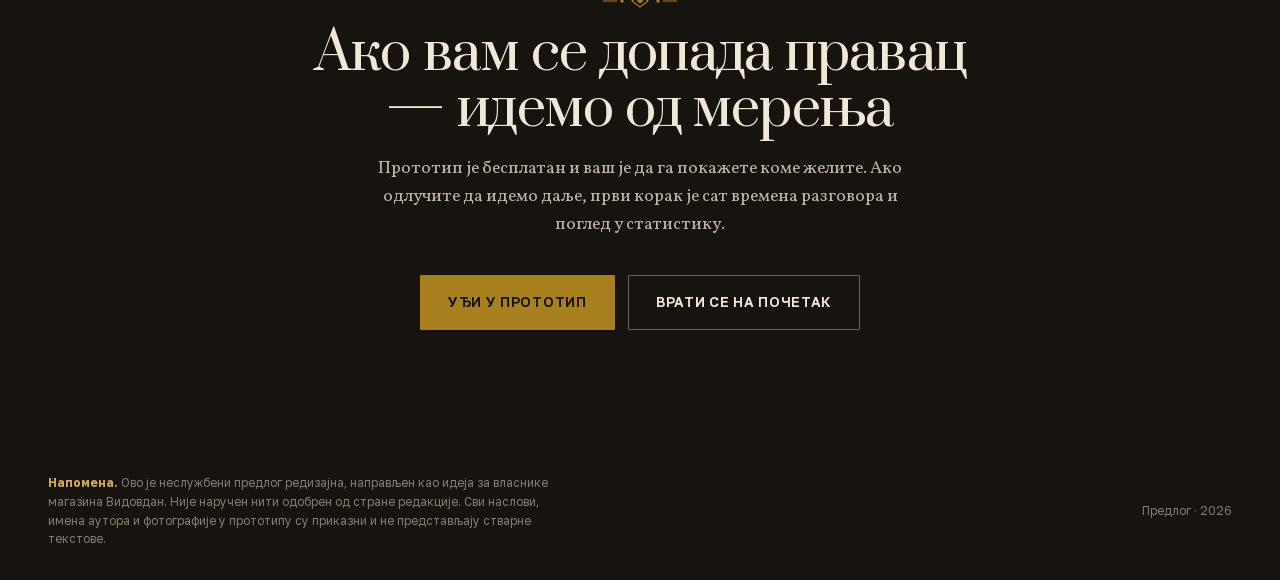
==== commit 4afbbe34: "Iseci fontove na korišćene znakove i popravi latinične dijakritike Fontovi su bili puni Google podsk" ====
--- a/index.html
+++ b/index.html
@@ -7,8 +7,8 @@
 <meta name="description" content="Предлог редизајна магазина Видовдан: читљивија типографија, ћирилица и латиница, ноћно читање и брз, приступачан сајт. Прототип у три екрана.">
 <meta name="color-scheme" content="light dark">
 <link rel="icon" href="data:image/svg+xml,%3Csvg xmlns='http://www.w3.org/2000/svg' viewBox='0 0 32 32'%3E%3Crect width='32' height='32' fill='%238C1F2F'/%3E%3Cpath d='M16 6 L26 16 L16 26 L6 16 Z' fill='none' stroke='%23D2AC57' stroke-width='2'/%3E%3Cpath d='M16 12 L20 16 L16 20 L12 16 Z' fill='%23D2AC57'/%3E%3C/svg%3E">
-<link rel="preload" href="assets/fonts/vollkorn-normal-cyrillic.woff2" as="font" type="font/woff2" crossorigin>
-<link rel="preload" href="assets/fonts/golos-text-normal-cyrillic.woff2" as="font" type="font/woff2" crossorigin>
+<link rel="preload" href="assets/fonts/vollkorn-cyrillic.woff2" as="font" type="font/woff2" crossorigin>
+<link rel="preload" href="assets/fonts/golos-text-cyrillic.woff2" as="font" type="font/woff2" crossorigin>
 <link rel="stylesheet" href="assets/css/fonts.css">
 <link rel="stylesheet" href="assets/css/vidovdan.css">
 <script>
--- a/assets/css/fonts.css
+++ b/assets/css/fonts.css
@@ -1,16 +1,52 @@
 /* =========================================================================
-   Фонтови — локално послужени (без спољних захтева)
+   Фонтови — локално послужени, исечени на знакове које сајт стварно користи
    Prata · Vollkorn · Golos Text — SIL Open Font License 1.1
-   Подскупови: латиница, латиница проширена, ћирилица, ћирилица проширена
+   Подскупови: латиница, латиница проширена (čćđšž), ћирилица
    ========================================================================= */
 
 @font-face {
-  font-family: "Golos Text";
+  font-family: "Prata";
   font-style: normal;
-  font-weight: 400 800;
+  font-weight: 400;
   font-display: swap;
-  src: url("../fonts/golos-text-normal-cyrillic-ext.woff2") format("woff2");
-  unicode-range: U+0460-052F, U+1C80-1C8A, U+20B4, U+2DE0-2DFF, U+A640-A69F, U+FE2E-FE2F;
+  src: url("../fonts/prata-cyrillic.woff2") format("woff2");
+  unicode-range: U+0301,U+0400-045F,U+0490-0491,U+04B0-04B1,U+2116;
+}
+
+@font-face {
+  font-family: "Prata";
+  font-style: normal;
+  font-weight: 400;
+  font-display: swap;
+  src: url("../fonts/prata-latin.woff2") format("woff2");
+  unicode-range: U+0000-00FF,U+0131,U+0152-0153,U+02BB-02BC,U+02C6,U+02DA,U+02DC,U+0304,U+0308,U+0329,U+2000-206F,U+20AC,U+2122,U+2191,U+2193,U+2212,U+2215,U+FEFF,U+FFFD;
+}
+
+@font-face {
+  font-family: "Vollkorn";
+  font-style: normal;
+  font-weight: 400 900;
+  font-display: swap;
+  src: url("../fonts/vollkorn-cyrillic.woff2") format("woff2");
+  unicode-range: U+0301,U+0400-045F,U+0490-0491,U+04B0-04B1,U+2116;
+}
+
+@font-face {
+  font-family: "Vollkorn";
+  font-style: normal;
+  font-weight: 400 900;
+  font-display: swap;
+  src: url("../fonts/vollkorn-latin-ext.woff2") format("woff2");
+  unicode-range: U+0100-02BA,U+02BD-02C5,U+02C7-02CC,U+02CE-02D7,U+02DD-02FF,U+0304,U+0308,U+0329,U+1D00-1DBF,U+1E00-1E9F,U+1EF2-1EFF,U+2020,U+20A0-20AB,U+20AD-20C0,U+2113,U+2C60-2C7F,U+A720-A7FF;
+}
+
+@font-face {
+  font-family: "Vollkorn";
+  font-style: normal;
+  font-weight: 400 900;
+  font-display: swap;
+  src: url("../fonts/vollkorn-latin.woff2") format("woff2");
+  unicode-range: U+0000-00FF,U+0131,U+0152-0153,U+02BB-02BC,U+02C6,U+02DA,U+02DC,U+0304,U+0308,U+0329,U+2000-206F,U+20AC,U+2122,U+2191,U+2193,U+2212,U+2215,U+FEFF,U+FFFD;
 }
 
 @font-face {
@@ -18,8 +54,8 @@
   font-style: normal;
   font-weight: 400 800;
   font-display: swap;
-  src: url("../fonts/golos-text-normal-cyrillic.woff2") format("woff2");
-  unicode-range: U+0301, U+0400-045F, U+0490-0491, U+04B0-04B1, U+2116;
+  src: url("../fonts/golos-text-cyrillic.woff2") format("woff2");
+  unicode-range: U+0301,U+0400-045F,U+0490-0491,U+04B0-04B1,U+2116;
 }
 
 @font-face {
@@ -27,8 +63,8 @@
   font-style: normal;
   font-weight: 400 800;
   font-display: swap;
-  src: url("../fonts/golos-text-normal-latin-ext.woff2") format("woff2");
-  unicode-range: U+0100-02BA, U+02BD-02C5, U+02C7-02CC, U+02CE-02D7, U+02DD-02FF, U+0304, U+0308, U+0329, U+1D00-1DBF, U+1E00-1E9F, U+1EF2-1EFF, U+2020, U+20A0-20AB, U+20AD-20C0, U+2113, U+2C60-2C7F, U+A720-A7FF;
+  src: url("../fonts/golos-text-latin-ext.woff2") format("woff2");
+  unicode-range: U+0100-02BA,U+02BD-02C5,U+02C7-02CC,U+02CE-02D7,U+02DD-02FF,U+0304,U+0308,U+0329,U+1D00-1DBF,U+1E00-1E9F,U+1EF2-1EFF,U+2020,U+20A0-20AB,U+20AD-20C0,U+2113,U+2C60-2C7F,U+A720-A7FF;
 }
 
 @font-face {
@@ -36,105 +72,20 @@
   font-style: normal;
   font-weight: 400 800;
   font-display: swap;
-  src: url("../fonts/golos-text-normal-latin.woff2") format("woff2");
-  unicode-range: U+0000-00FF, U+0131, U+0152-0153, U+02BB-02BC, U+02C6, U+02DA, U+02DC, U+0304, U+0308, U+0329, U+2000-206F, U+20AC, U+2122, U+2191, U+2193, U+2212, U+2215, U+FEFF, U+FFFD;
+  src: url("../fonts/golos-text-latin.woff2") format("woff2");
+  unicode-range: U+0000-00FF,U+0131,U+0152-0153,U+02BB-02BC,U+02C6,U+02DA,U+02DC,U+0304,U+0308,U+0329,U+2000-206F,U+20AC,U+2122,U+2191,U+2193,U+2212,U+2215,U+FEFF,U+FFFD;
 }
 
+/* -------------------------------------------------------------------------
+   Prata нема српске латиничне дијакритике (č ć đ š ž). У латиничном режиму
+   би та слова пала на системски фонт усред наслова. Овим их — само њих —
+   узимамо из Vollkorn-а, па наслов остаје серифан уместо да се распадне.
+   ------------------------------------------------------------------------- */
 @font-face {
   font-family: "Prata";
   font-style: normal;
   font-weight: 400;
   font-display: swap;
-  src: url("../fonts/prata-normal-cyrillic-ext.woff2") format("woff2");
-  unicode-range: U+0460-052F, U+1C80-1C8A, U+20B4, U+2DE0-2DFF, U+A640-A69F, U+FE2E-FE2F;
+  src: url("../fonts/vollkorn-latin-ext.woff2") format("woff2");
+  unicode-range: U+0106-0107, U+010C-010D, U+0110-0111, U+0160-0161, U+017D-017E;
 }
-
-@font-face {
-  font-family: "Prata";
-  font-style: normal;
-  font-weight: 400;
-  font-display: swap;
-  src: url("../fonts/prata-normal-cyrillic.woff2") format("woff2");
-  unicode-range: U+0301, U+0400-045F, U+0490-0491, U+04B0-04B1, U+2116;
-}
-
-@font-face {
-  font-family: "Prata";
-  font-style: normal;
-  font-weight: 400;
-  font-display: swap;
-  src: url("../fonts/prata-normal-latin.woff2") format("woff2");
-  unicode-range: U+0000-00FF, U+0131, U+0152-0153, U+02BB-02BC, U+02C6, U+02DA, U+02DC, U+0304, U+0308, U+0329, U+2000-206F, U+20AC, U+2122, U+2191, U+2193, U+2212, U+2215, U+FEFF, U+FFFD;
-}
-
-@font-face {
-  font-family: "Vollkorn";
-  font-style: italic;
-  font-weight: 400 900;
-  font-display: swap;
-  src: url("../fonts/vollkorn-italic-cyrillic-ext.woff2") format("woff2");
-  unicode-range: U+0460-052F, U+1C80-1C8A, U+20B4, U+2DE0-2DFF, U+A640-A69F, U+FE2E-FE2F;
-}
-
-@font-face {
-  font-family: "Vollkorn";
-  font-style: italic;
-  font-weight: 400 900;
-  font-display: swap;
-  src: url("../fonts/vollkorn-italic-cyrillic.woff2") format("woff2");
-  unicode-range: U+0301, U+0400-045F, U+0490-0491, U+04B0-04B1, U+2116;
-}
-
-@font-face {
-  font-family: "Vollkorn";
-  font-style: italic;
-  font-weight: 400 900;
-  font-display: swap;
-  src: url("../fonts/vollkorn-italic-latin-ext.woff2") format("woff2");
-  unicode-range: U+0100-02BA, U+02BD-02C5, U+02C7-02CC, U+02CE-02D7, U+02DD-02FF, U+0304, U+0308, U+0329, U+1D00-1DBF, U+1E00-1E9F, U+1EF2-1EFF, U+2020, U+20A0-20AB, U+20AD-20C0, U+2113, U+2C60-2C7F, U+A720-A7FF;
-}
-
-@font-face {
-  font-family: "Vollkorn";
-  font-style: italic;
-  font-weight: 400 900;
-  font-display: swap;
-  src: url("../fonts/vollkorn-italic-latin.woff2") format("woff2");
-  unicode-range: U+0000-00FF, U+0131, U+0152-0153, U+02BB-02BC, U+02C6, U+02DA, U+02DC, U+0304, U+0308, U+0329, U+2000-206F, U+20AC, U+2122, U+2191, U+2193, U+2212, U+2215, U+FEFF, U+FFFD;
-}
-
-@font-face {
-  font-family: "Vollkorn";
-  font-style: normal;
-  font-weight: 400 900;
-  font-display: swap;
-  src: url("../fonts/vollkorn-normal-cyrillic-ext.woff2") format("woff2");
-  unicode-range: U+0460-052F, U+1C80-1C8A, U+20B4, U+2DE0-2DFF, U+A640-A69F, U+FE2E-FE2F;
-}
-
-@font-face {
-  font-family: "Vollkorn";
-  font-style: normal;
-  font-weight: 400 900;
-  font-display: swap;
-  src: url("../fonts/vollkorn-normal-cyrillic.woff2") format("woff2");
-  unicode-range: U+0301, U+0400-045F, U+0490-0491, U+04B0-04B1, U+2116;
-}
-
-@font-face {
-  font-family: "Vollkorn";
-  font-style: normal;
-  font-weight: 400 900;
-  font-display: swap;
-  src: url("../fonts/vollkorn-normal-latin-ext.woff2") format("woff2");
-  unicode-range: U+0100-02BA, U+02BD-02C5, U+02C7-02CC, U+02CE-02D7, U+02DD-02FF, U+0304, U+0308, U+0329, U+1D00-1DBF, U+1E00-1E9F, U+1EF2-1EFF, U+2020, U+20A0-20AB, U+20AD-20C0, U+2113, U+2C60-2C7F, U+A720-A7FF;
-}
-
-@font-face {
-  font-family: "Vollkorn";
-  font-style: normal;
-  font-weight: 400 900;
-  font-display: swap;
-  src: url("../fonts/vollkorn-normal-latin.woff2") format("woff2");
-  unicode-range: U+0000-00FF, U+0131, U+0152-0153, U+02BB-02BC, U+02C6, U+02DA, U+02DC, U+0304, U+0308, U+0329, U+2000-206F, U+20AC, U+2122, U+2191, U+2193, U+2212, U+2215, U+FEFF, U+FFFD;
-}
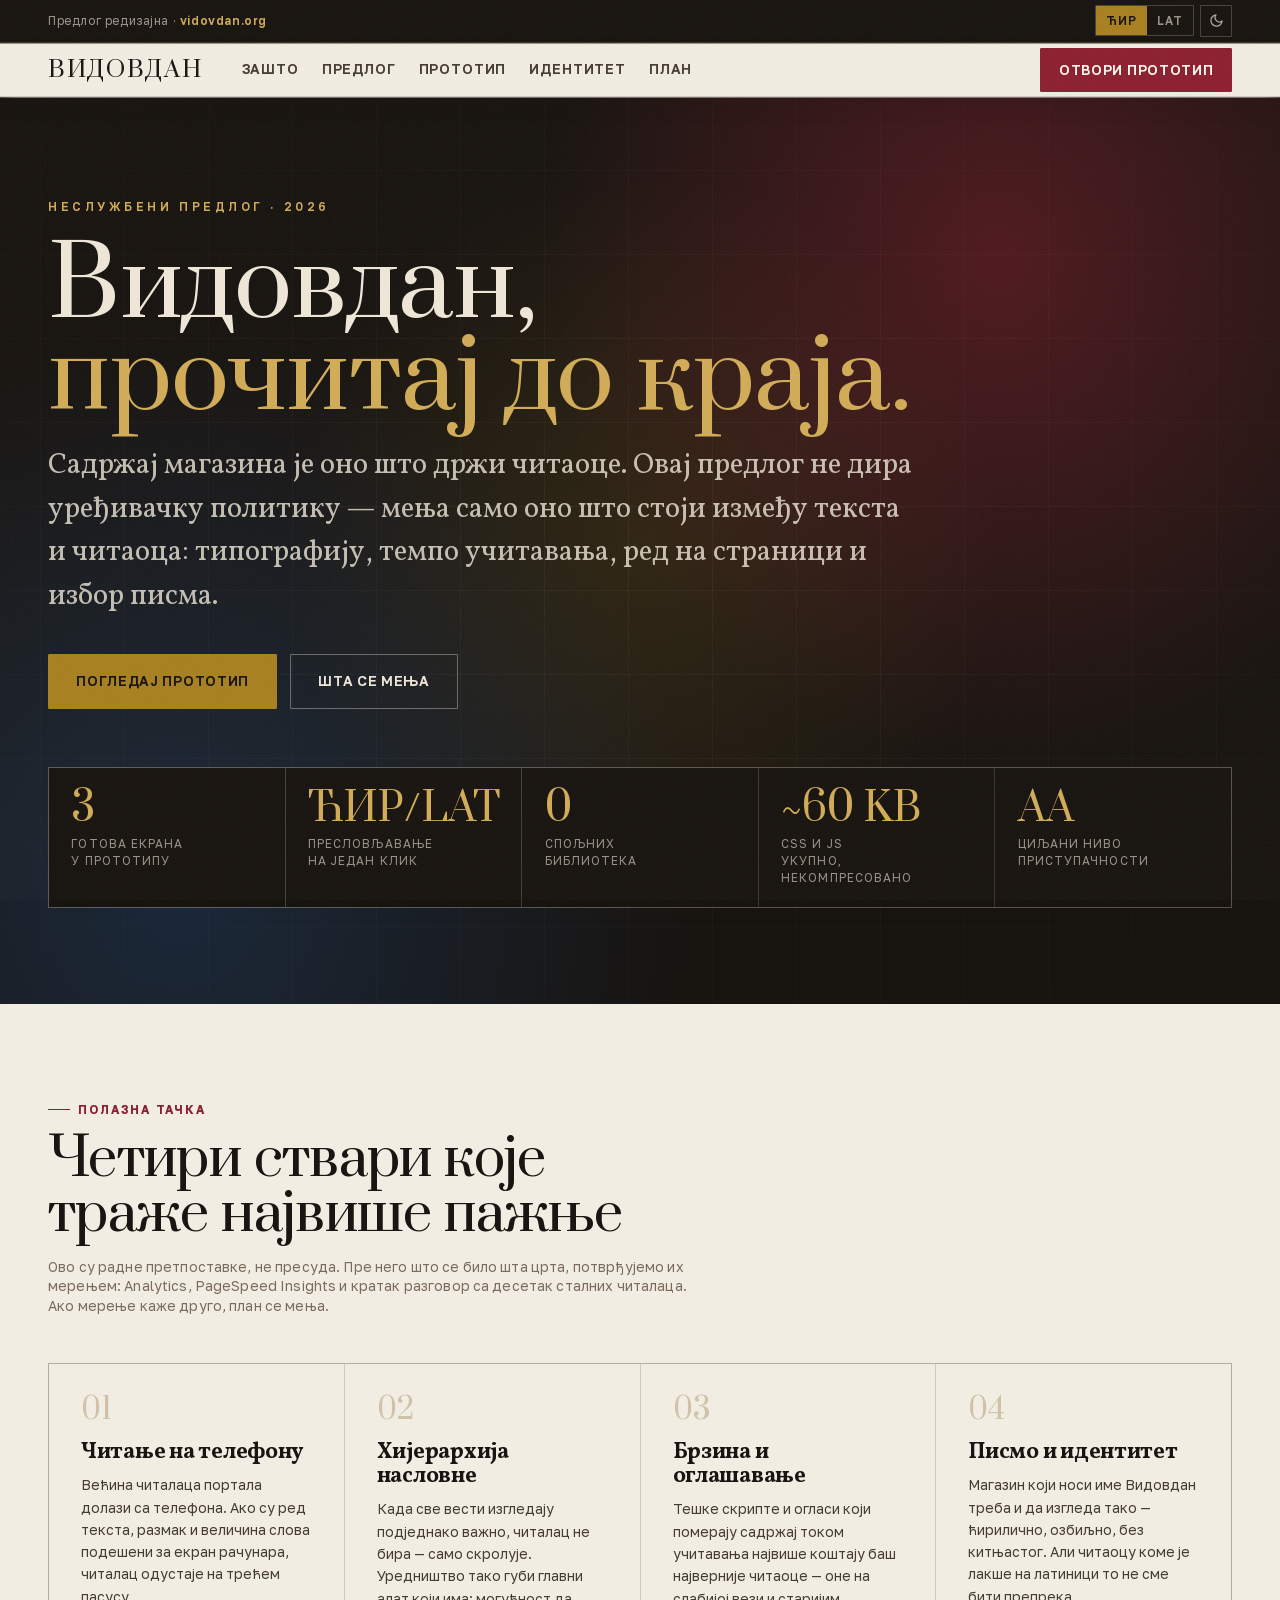
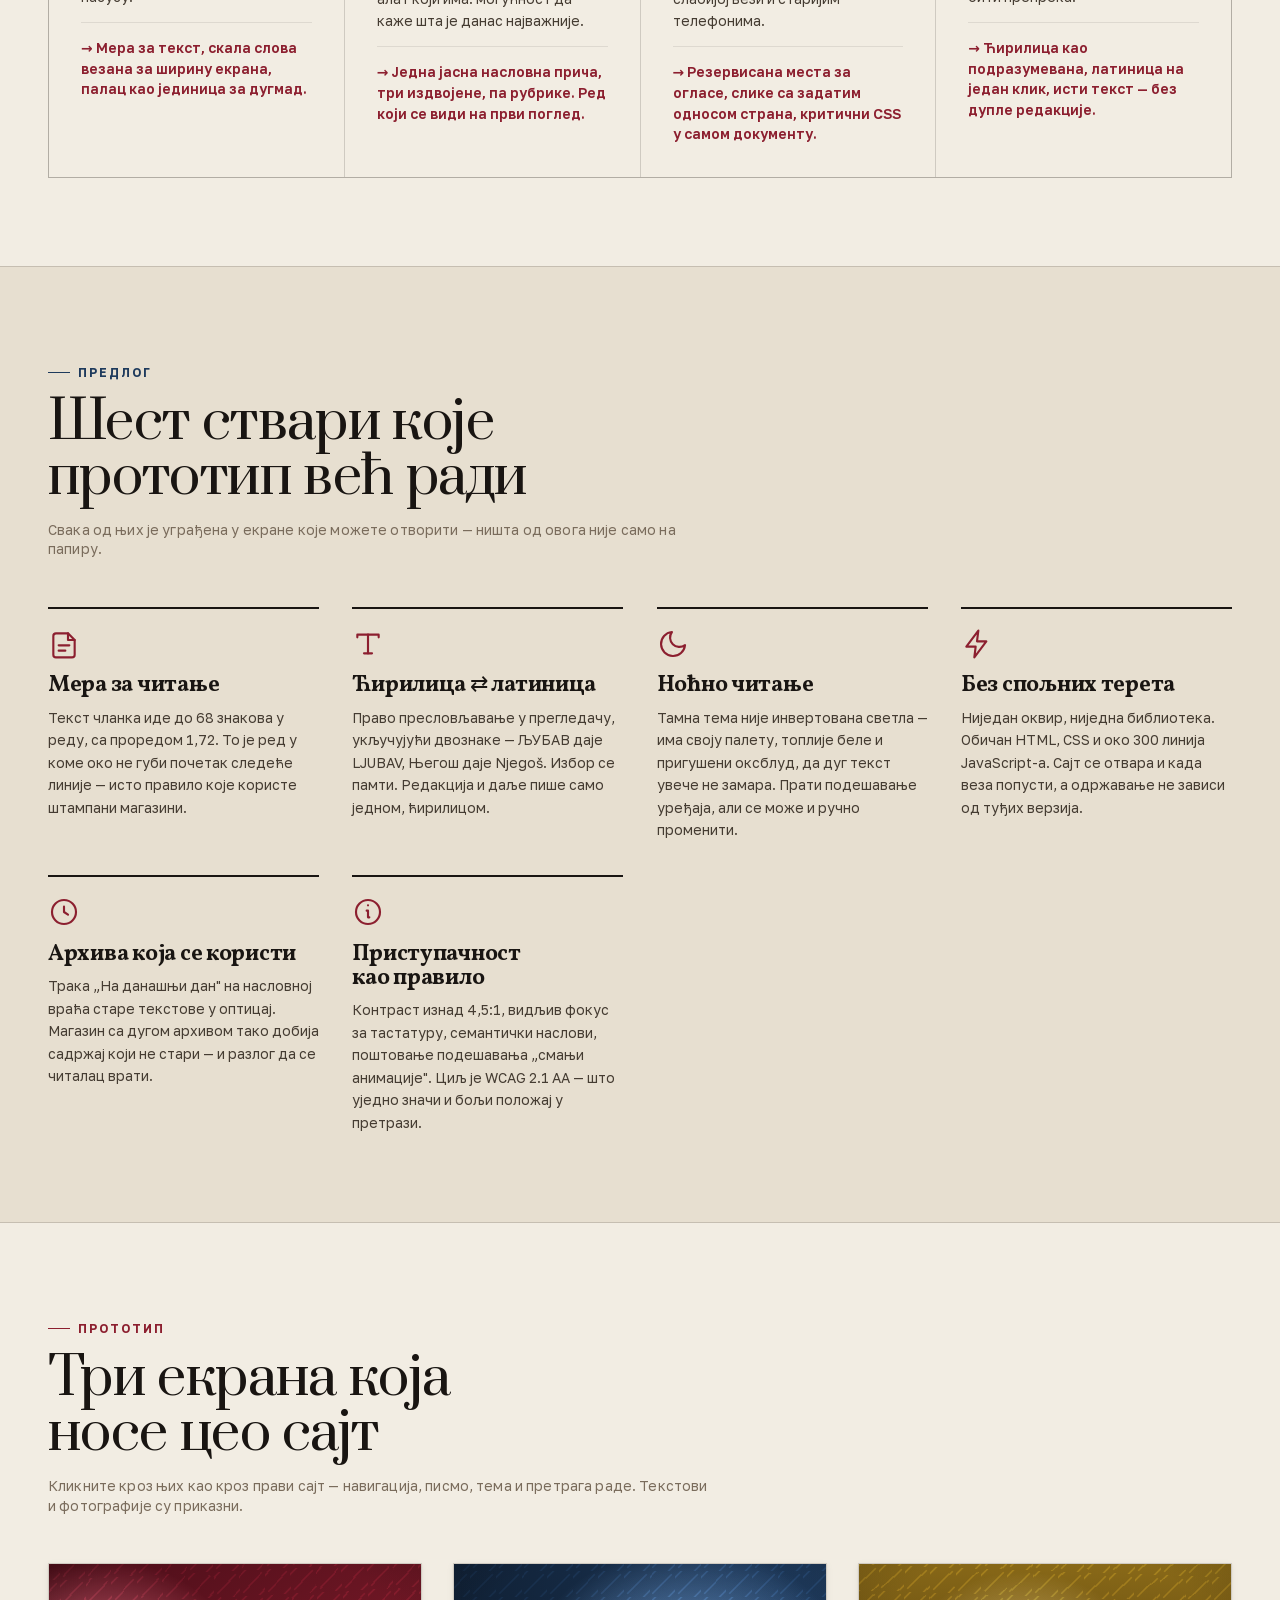
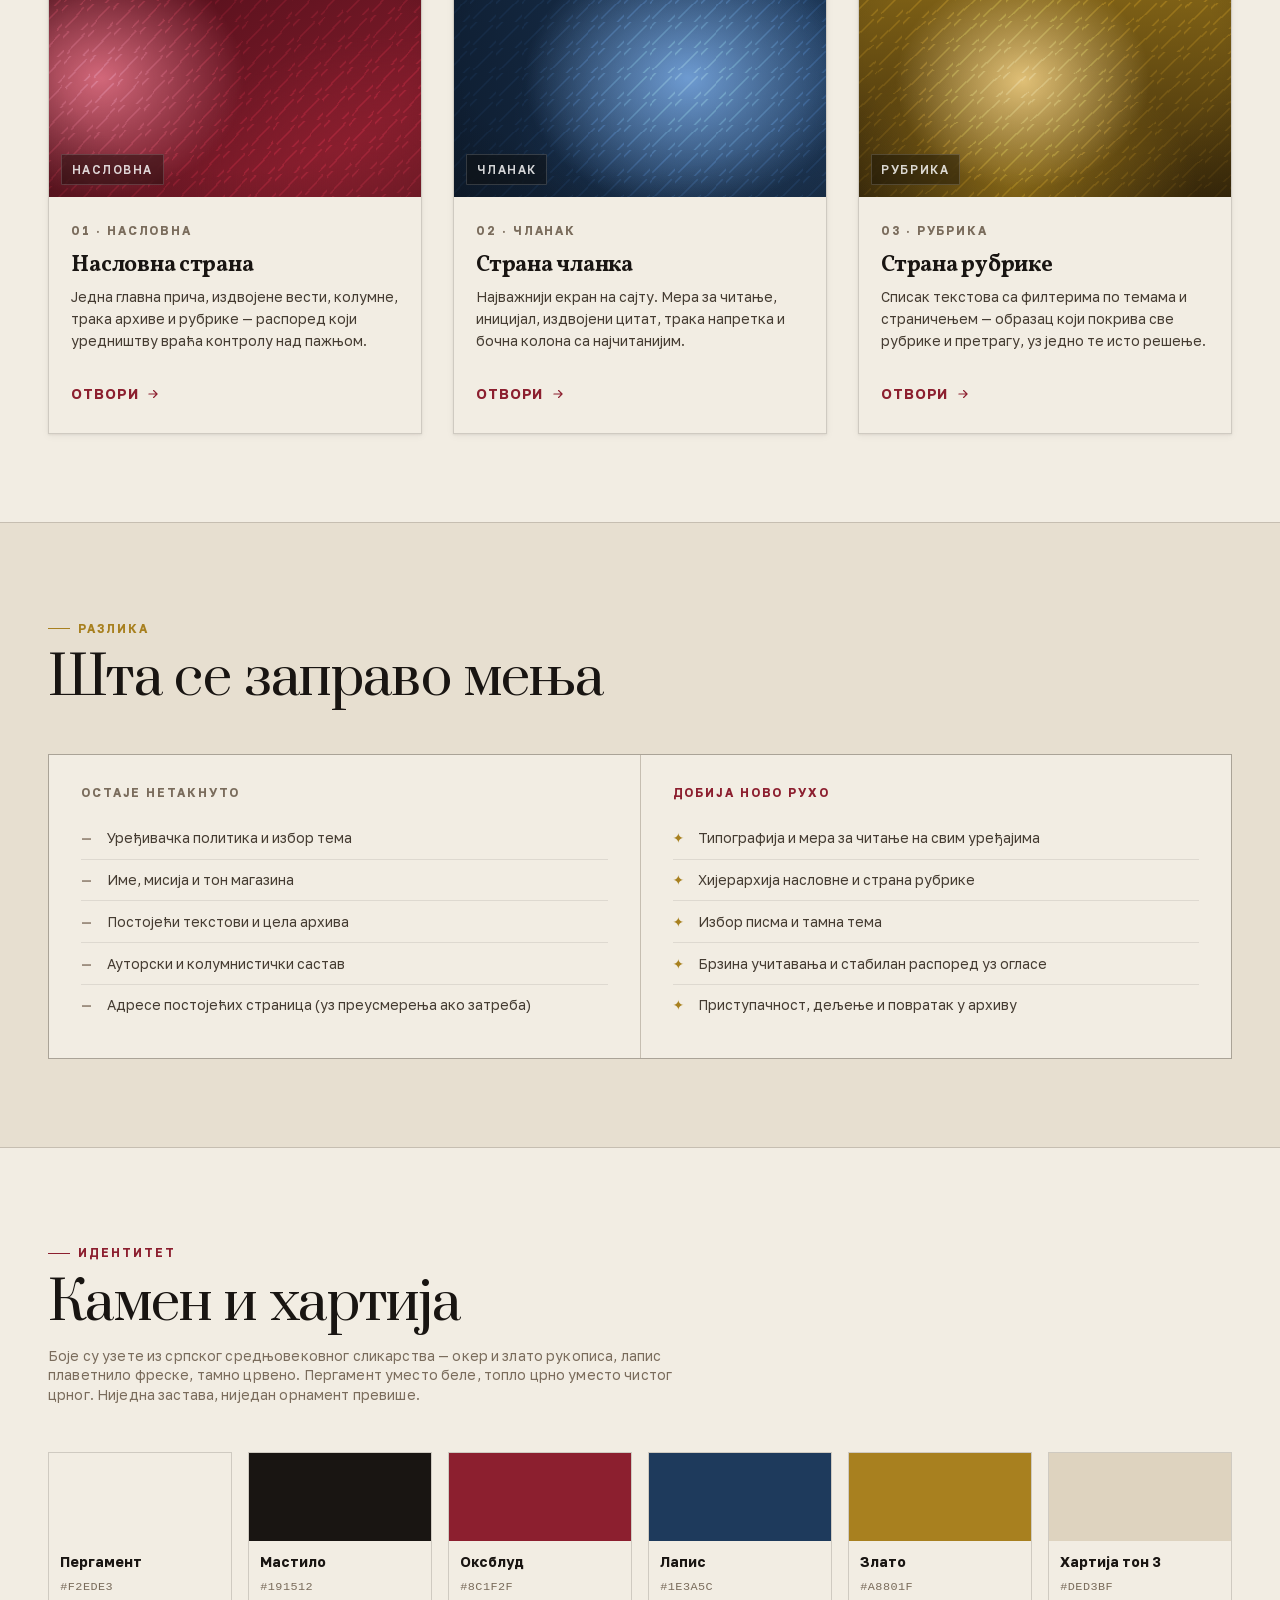
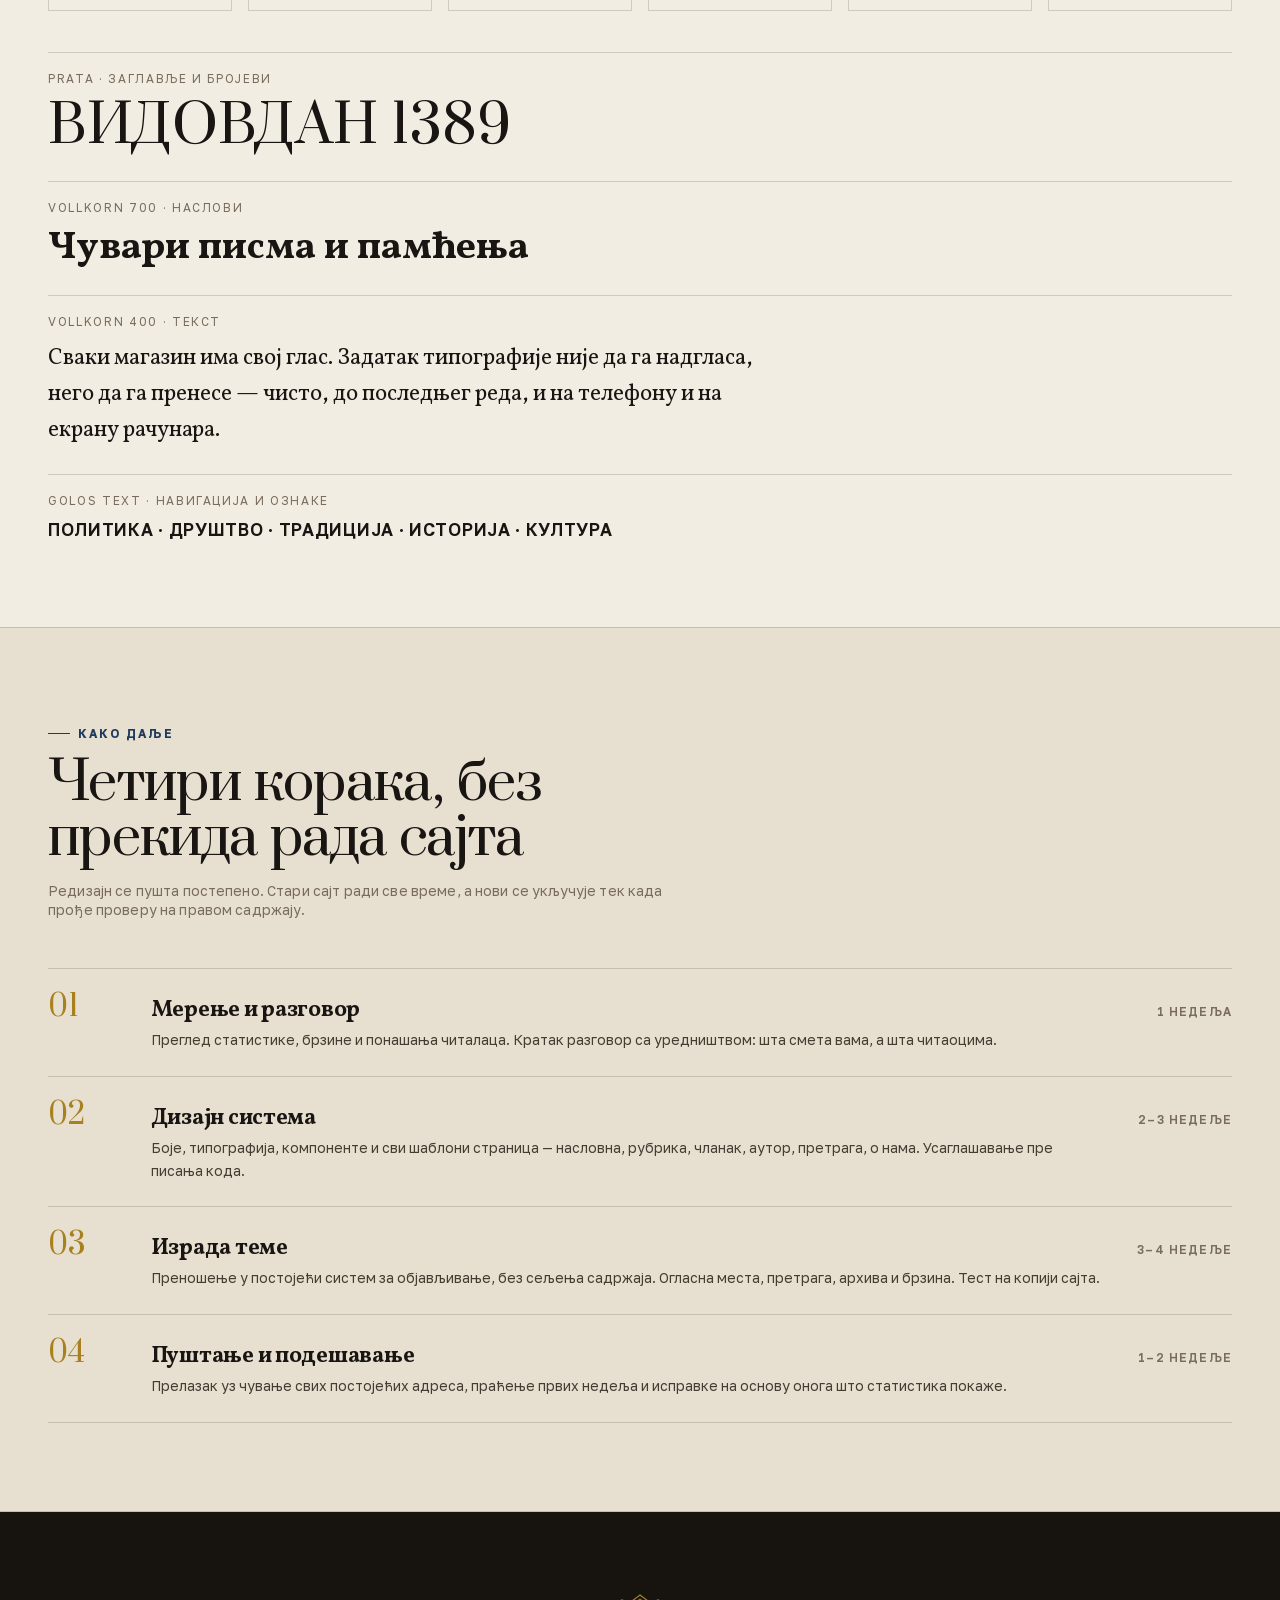
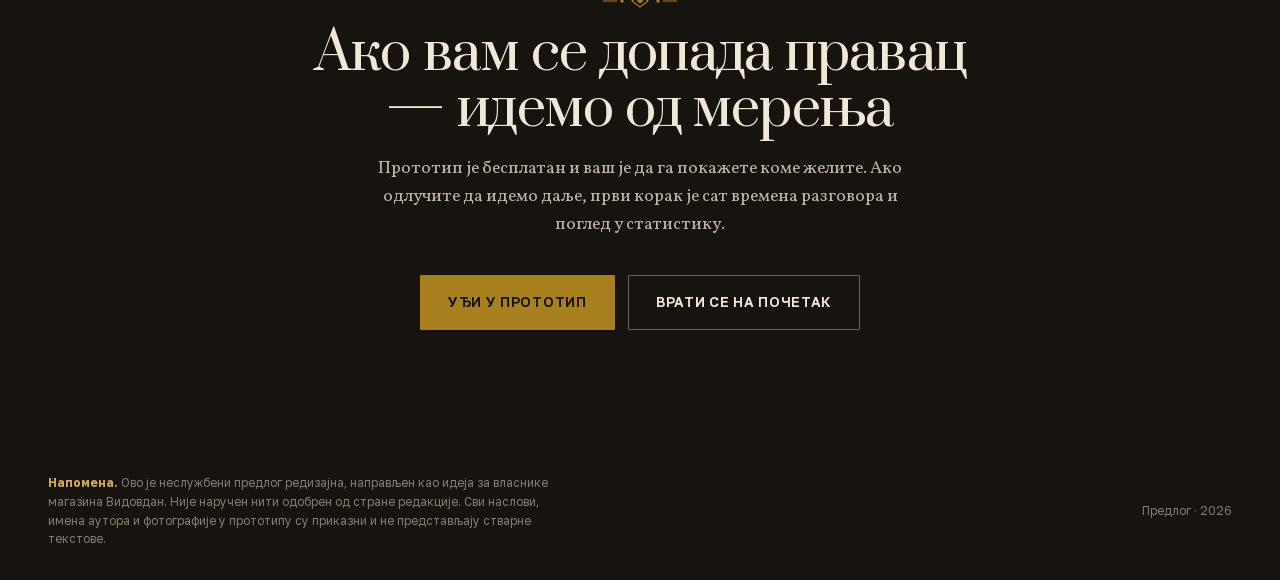
==== commit b8c1a463: "Update heading text in index.html" ====
--- a/index.html
+++ b/index.html
@@ -64,7 +64,7 @@
 <section class="pitch-hero">
   <div class="wrap">
     <span class="pitch-hero__label reveal">Неслужбени предлог · 2026</span>
-    <h1 class="reveal">Видовдан,<em>прочитан до краја.</em></h1>
+    <h1 class="reveal">Видовдан,<em>прочитај до краја.</em></h1>
     <p class="dek reveal">Садржај магазина је оно што држи читаоце. Овај предлог не дира уређивачку политику
       — мења само оно што стоји између текста и читаоца: типографију, темпо учитавања, ред на страници
       и избор писма.</p>
